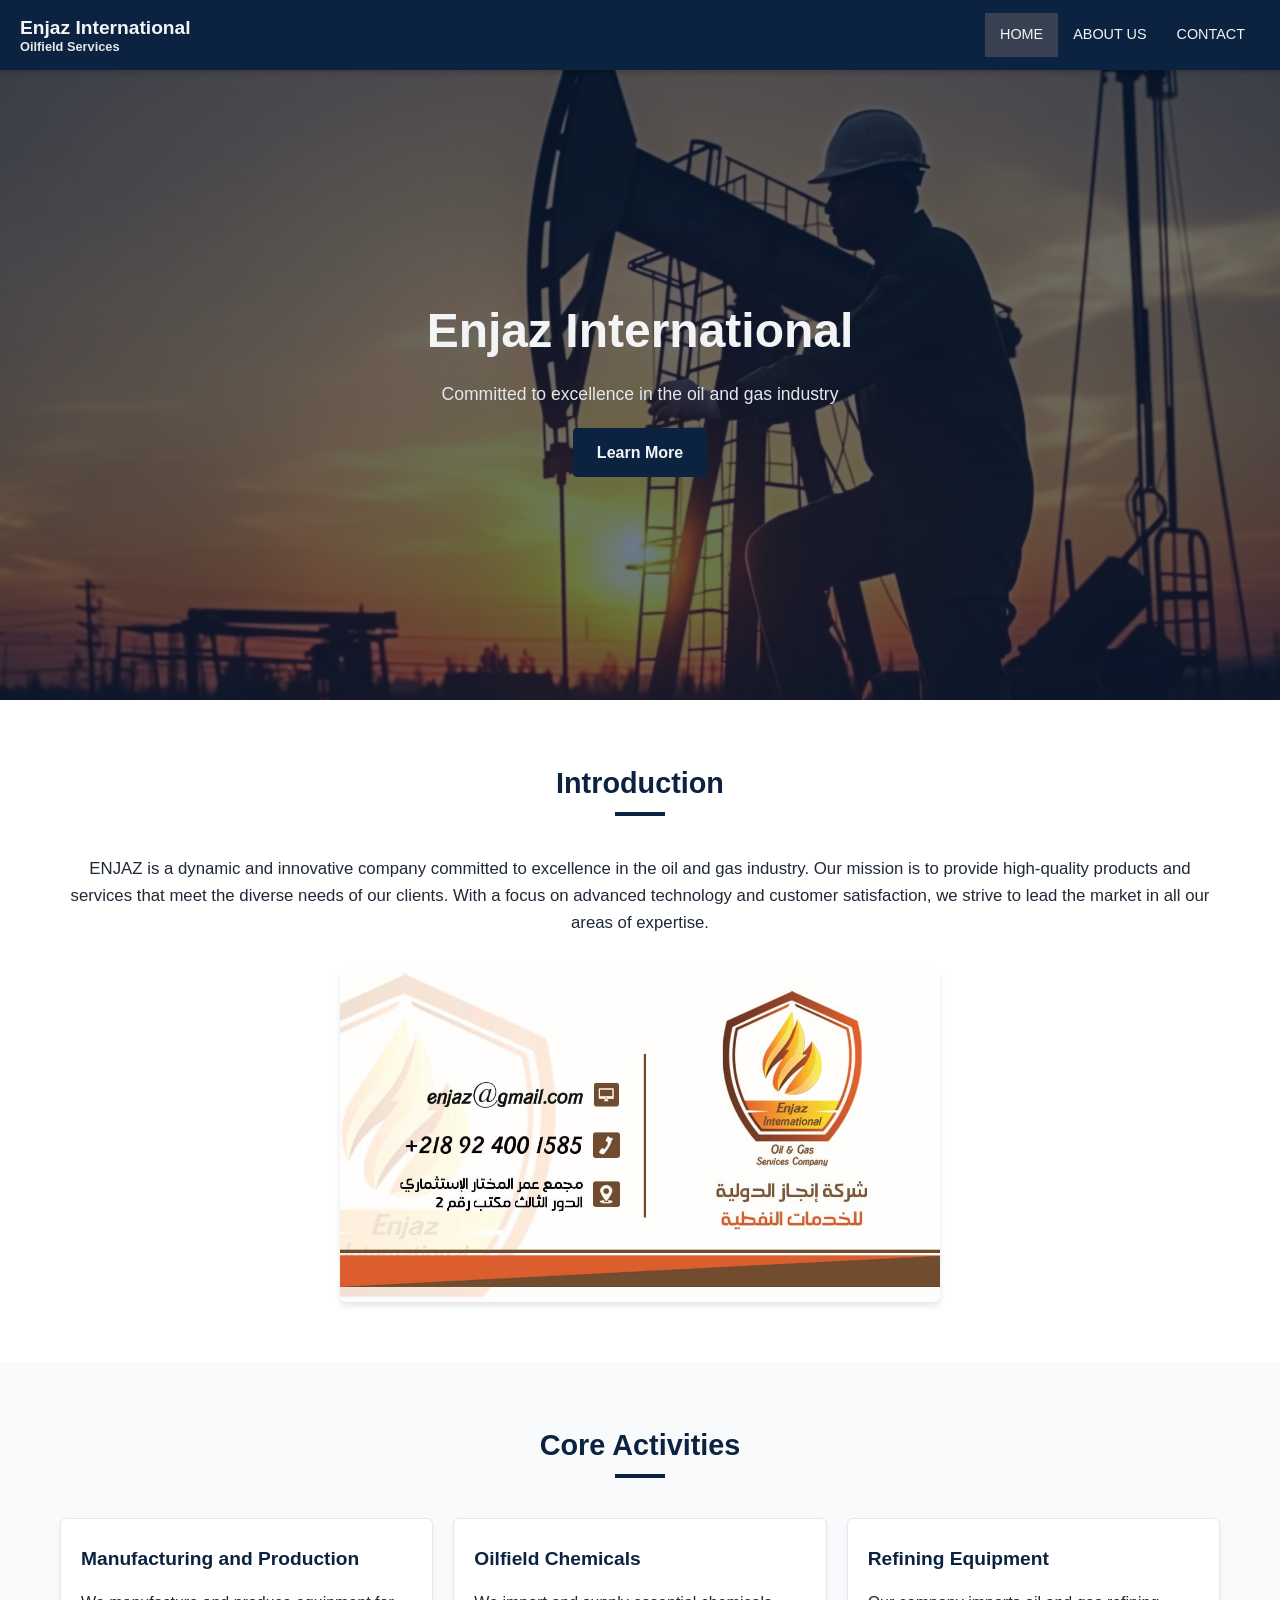
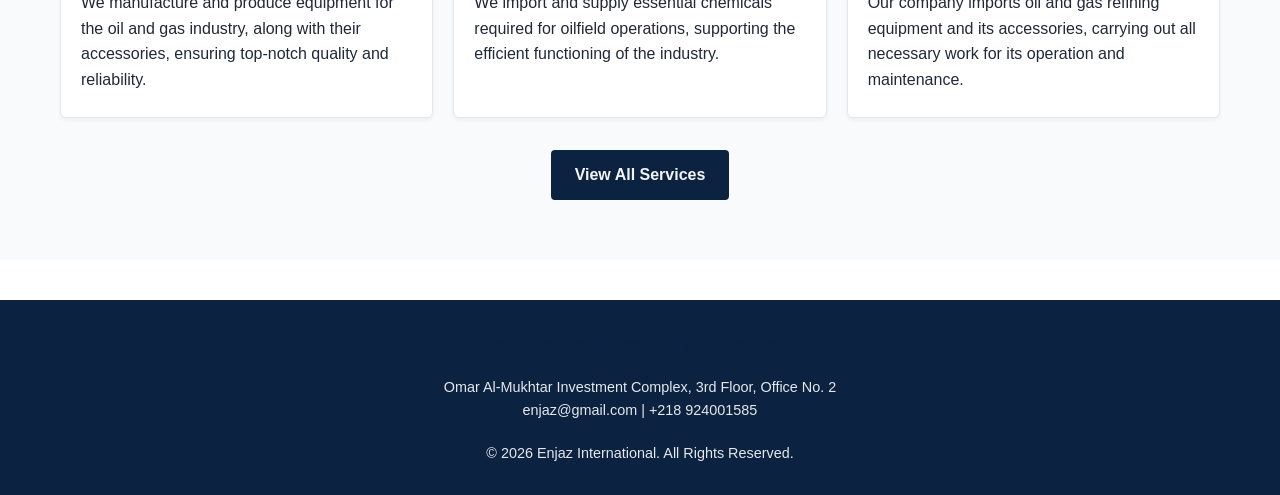
==== index.html @ f9f7088e "First Look" ====
<!DOCTYPE html>
<html lang="en">
<head>
    <meta charset="UTF-8">
    <meta name="viewport" content="width=device-width, initial-scale=1.0, maximum-scale=1.0, user-scalable=no">
    <title>Enjaz International Oilfield Services</title>
    <meta name="description" content="ENJAZ is a dynamic and innovative company committed to excellence in the oil and gas industry, providing high-quality products and services.">
    <link rel="stylesheet" href="style.css">
</head>
<body>
    <nav class="navbar">
        <a href="index.html" class="nav-brand">
            Enjaz International
            <span>Oilfield Services</span>
        </a>
        <div class="hamburger" id="hamburger">
            <span></span>
            <span></span>
            <span></span>
        </div>
        <div class="nav-menu" id="nav-menu">
            <a href="index.html" class="nav-item active">Home</a>
            <a href="about.html" class="nav-item">About Us</a>
            <a href="contact.html" class="nav-item">Contact</a>
        </div>
    </nav>

    <header class="hero">
        <div class="hero-slider">
            <div class="slide active" style="background-image: url('Images/pump.jpg');"></div>
            <div class="slide" style="background-image: url('Images/pump1.jpg');"></div>
            <div class="slide" style="background-image: url('Images/pump2.jpg');"></div>
            <div class="slide" style="background-image: url('Images/pump3.jpg');"></div>
            <div class="slide" style="background-image: url('Images/pump4.jfif');"></div>
            <div class="slide" style="background-image: url('Images/pump5.jpg');"></div>
            <div class="slide" style="background-image: url('Images/pump6.jpg');"></div>
        </div>
        <div class="hero-overlay"></div>
        <div class="hero-content">
            <h1 class="hero-title">Enjaz International</h1>
            <p class="hero-subtitle">Committed to excellence in the oil and gas industry</p>
            <a href="about.html" class="btn">Learn More</a>
        </div>
    </header>

    <section class="section">
        <div class="container">
            <h2 class="section-title">Introduction</h2>
            <div class="text-center mb-4">
                <p class="about-content">ENJAZ is a dynamic and innovative company committed to excellence in the oil and gas industry. Our mission is to provide high-quality products and services that meet the diverse needs of our clients. With a focus on advanced technology and customer satisfaction, we strive to lead the market in all our areas of expertise.</p>
            </div>
            
            <div class="text-center mt-4">
                <img src="Resources/Card.jpeg" alt="Enjaz Business Card" class="img-responsive" style="max-width: 600px; margin: 0 auto;">
            </div>
        </div>
    </section>

    <section class="section section-bg">
        <div class="container">
            <h2 class="section-title">Core Activities</h2>
            <div class="grid grid-3">
                <div class="service-card">
                    <h3>Manufacturing and Production</h3>
                    <p>We manufacture and produce equipment for the oil and gas industry, along with their accessories, ensuring top-notch quality and reliability.</p>
                </div>
                <div class="service-card">
                    <h3>Oilfield Chemicals</h3>
                    <p>We import and supply essential chemicals required for oilfield operations, supporting the efficient functioning of the industry.</p>
                </div>
                <div class="service-card">
                    <h3>Refining Equipment</h3>
                    <p>Our company imports oil and gas refining equipment and its accessories, carrying out all necessary work for its operation and maintenance.</p>
                </div>
            </div>
            <div class="text-center mt-4">
                <a href="about.html" class="btn">View All Services</a>
            </div>
        </div>
    </section>

    <footer class="footer">
        <div class="container">
            <h3>Enjaz International Oilfield Services</h3>
            <p>Omar Al-Mukhtar Investment Complex, 3rd Floor, Office No. 2</p>
            <p>enjaz@gmail.com | +218 924001585</p>
            <p style="margin-top: 20px;">&copy; 2026 Enjaz International. All Rights Reserved.</p>
        </div>
    </footer>

    <script src="script.js"></script>
</body>
</html>
---- style.css ----
/* 
  Enjaz International - CSS 
  Strictly solid colors, no gradients, mobile-first design.
*/

:root {
  --primary-color: #0b2341; /* Deep Blue from card */
  --secondary-color: #374151; /* Dark Slate */
  --accent-color: #e5e7eb; /* Metallic light tone */
  --text-main: #1f2937;
  --text-light: #f3f4f6;
  --bg-color: #ffffff;
  --bg-alt: #f9fafb;
  --nav-height: 70px;
}

* {
  margin: 0;
  padding: 0;
  box-sizing: border-box;
}

body {
  font-family: 'Segoe UI', Roboto, Helvetica, Arial, sans-serif;
  color: var(--text-main);
  background-color: var(--bg-color);
  line-height: 1.6;
  padding-top: var(--nav-height);
  overflow-x: hidden;
}

h1, h2, h3, h4 {
  color: var(--primary-color);
  margin-bottom: 1rem;
}

a {
  text-decoration: none;
  color: inherit;
}

img {
  max-width: 100%;
  height: auto;
  display: block;
}

/* Typography */
.text-center { text-align: center; }
.mb-1 { margin-bottom: 0.5rem; }
.mb-2 { margin-bottom: 1rem; }
.mb-3 { margin-bottom: 1.5rem; }
.mb-4 { margin-bottom: 2rem; }
.mt-4 { margin-top: 2rem; }

/* Container */
.container {
  width: 100%;
  padding: 0 20px;
  max-width: 1200px;
  margin: 0 auto;
}

/* Navigation */
.navbar {
  position: fixed;
  top: 0;
  left: 0;
  width: 100%;
  height: var(--nav-height);
  background-color: var(--primary-color);
  color: var(--text-light);
  display: flex;
  align-items: center;
  justify-content: space-between;
  padding: 0 20px;
  z-index: 1000;
  box-shadow: 0 2px 5px rgba(0,0,0,0.2);
}

.nav-brand {
  font-size: 1.2rem;
  font-weight: bold;
  display: flex;
  flex-direction: column;
  line-height: 1.2;
}

.nav-brand span {
  font-size: 0.8rem;
  color: var(--accent-color);
}

.nav-menu {
  display: none; /* Mobile first, hidden by default */
  flex-direction: column;
  position: absolute;
  top: var(--nav-height);
  left: 0;
  width: 100%;
  background-color: var(--primary-color);
  box-shadow: 0 4px 6px rgba(0,0,0,0.1);
}

.nav-menu.active {
  display: flex;
}

.nav-item {
  padding: 15px 20px;
  border-top: 1px solid rgba(255,255,255,0.1);
  font-weight: 500;
  text-transform: uppercase;
  font-size: 0.9rem;
}

.nav-item:hover, .nav-item.active {
  background-color: var(--secondary-color);
}

.hamburger {
  display: flex;
  flex-direction: column;
  gap: 5px;
  cursor: pointer;
  padding: 10px;
}

.hamburger span {
  width: 25px;
  height: 3px;
  background-color: var(--text-light);
  transition: 0.3s;
}

/* Buttons */
.btn {
  display: inline-block;
  padding: 12px 24px;
  background-color: var(--primary-color);
  color: var(--text-light);
  border: none;
  border-radius: 4px;
  font-size: 1rem;
  font-weight: 600;
  cursor: pointer;
  text-align: center;
  transition: background-color 0.3s;
}

.btn:hover {
  background-color: var(--secondary-color);
}

/* Hero Section */
.hero {
  position: relative;
  height: 60vh;
  min-height: 400px;
  background-color: var(--secondary-color);
  display: flex;
  align-items: center;
  justify-content: center;
  color: var(--text-light);
  text-align: center;
  overflow: hidden;
}

.hero-slider {
  position: absolute;
  top: 0;
  left: 0;
  width: 100%;
  height: 100%;
  z-index: 1;
}

.slide {
  position: absolute;
  top: 0;
  left: 0;
  width: 100%;
  height: 100%;
  background-size: cover;
  background-position: center;
  opacity: 0;
  transition: opacity 1s ease-in-out;
}

.slide.active {
  opacity: 1;
}

.hero-overlay {
  position: absolute;
  top: 0;
  left: 0;
  width: 100%;
  height: 100%;
  background-color: rgba(11, 35, 65, 0.6); /* Solid color overlay with opacity */
  z-index: 2;
}

.hero-content {
  position: relative;
  z-index: 3;
  padding: 0 20px;
}

.hero-title {
  font-size: 2rem;
  margin-bottom: 10px;
  color: var(--text-light);
}

.hero-subtitle {
  font-size: 1.1rem;
  margin-bottom: 20px;
  color: var(--accent-color);
}

/* Sections */
.section {
  padding: 60px 0;
}

.section-bg {
  background-color: var(--bg-alt);
}

.section-title {
  text-align: center;
  margin-bottom: 40px;
  font-size: 1.8rem;
  position: relative;
  padding-bottom: 10px;
}

.section-title::after {
  content: '';
  position: absolute;
  bottom: 0;
  left: 50%;
  transform: translateX(-50%);
  width: 50px;
  height: 4px;
  background-color: var(--primary-color);
}

/* Cards / Grid */
.grid {
  display: grid;
  grid-template-columns: 1fr;
  gap: 20px;
}

.service-card {
  background-color: var(--bg-color);
  border: 1px solid var(--accent-color);
  padding: 25px 20px;
  border-radius: 6px;
  box-shadow: 0 2px 4px rgba(0,0,0,0.05);
}

.service-card h3 {
  font-size: 1.2rem;
  margin-bottom: 15px;
}

/* Contact Info */
.contact-info {
  background-color: var(--primary-color);
  color: var(--text-light);
  padding: 30px 20px;
  border-radius: 6px;
  margin-bottom: 30px;
}

.contact-info h3 {
  color: var(--text-light);
}

.contact-item {
  display: flex;
  margin-bottom: 15px;
  align-items: flex-start;
}

.contact-icon {
  margin-right: 15px;
  font-weight: bold;
}

/* Contact Form */
.form-group {
  margin-bottom: 20px;
}

.form-control {
  width: 100%;
  padding: 12px 15px;
  border: 1px solid #d1d5db;
  border-radius: 4px;
  font-size: 1rem;
  font-family: inherit;
  background-color: #f9fafb;
}

.form-control:focus {
  outline: none;
  border-color: var(--primary-color);
}

textarea.form-control {
  resize: vertical;
  min-height: 120px;
}

/* About Content */
.about-content {
  font-size: 1.05rem;
}

.about-content p {
  margin-bottom: 20px;
}

.objective-list {
  list-style-type: none;
}

.objective-list li {
  margin-bottom: 20px;
  padding: 20px;
  background-color: var(--bg-alt);
  border-left: 4px solid var(--primary-color);
  border-radius: 0 4px 4px 0;
}

.objective-list h4 {
  margin-bottom: 5px;
}

/* Footer */
.footer {
  background-color: var(--primary-color);
  color: var(--text-light);
  text-align: center;
  padding: 30px 20px;
  margin-top: 40px;
}

.footer p {
  font-size: 0.9rem;
  color: var(--accent-color);
}

/* Image styling */
.img-responsive {
  border-radius: 6px;
  box-shadow: 0 4px 6px rgba(0,0,0,0.1);
  margin-bottom: 20px;
}

/* Desktop Styles */
@media (min-width: 768px) {
  .nav-menu {
    display: flex !important; /* Override mobile JS inline style if any */
    flex-direction: row;
    position: static;
    width: auto;
    background-color: transparent;
    box-shadow: none;
  }
  
  .nav-item {
    border: none;
    padding: 10px 15px;
  }

  .hamburger {
    display: none;
  }

  .grid {
    grid-template-columns: repeat(2, 1fr);
  }
  
  .grid-3 {
    grid-template-columns: repeat(3, 1fr);
  }

  .hero-title {
    font-size: 3rem;
  }

  .hero {
    height: 70vh;
  }
  
  .contact-wrapper {
    display: grid;
    grid-template-columns: 1fr 2fr;
    gap: 40px;
  }
  
  .contact-info {
    margin-bottom: 0;
  }
}
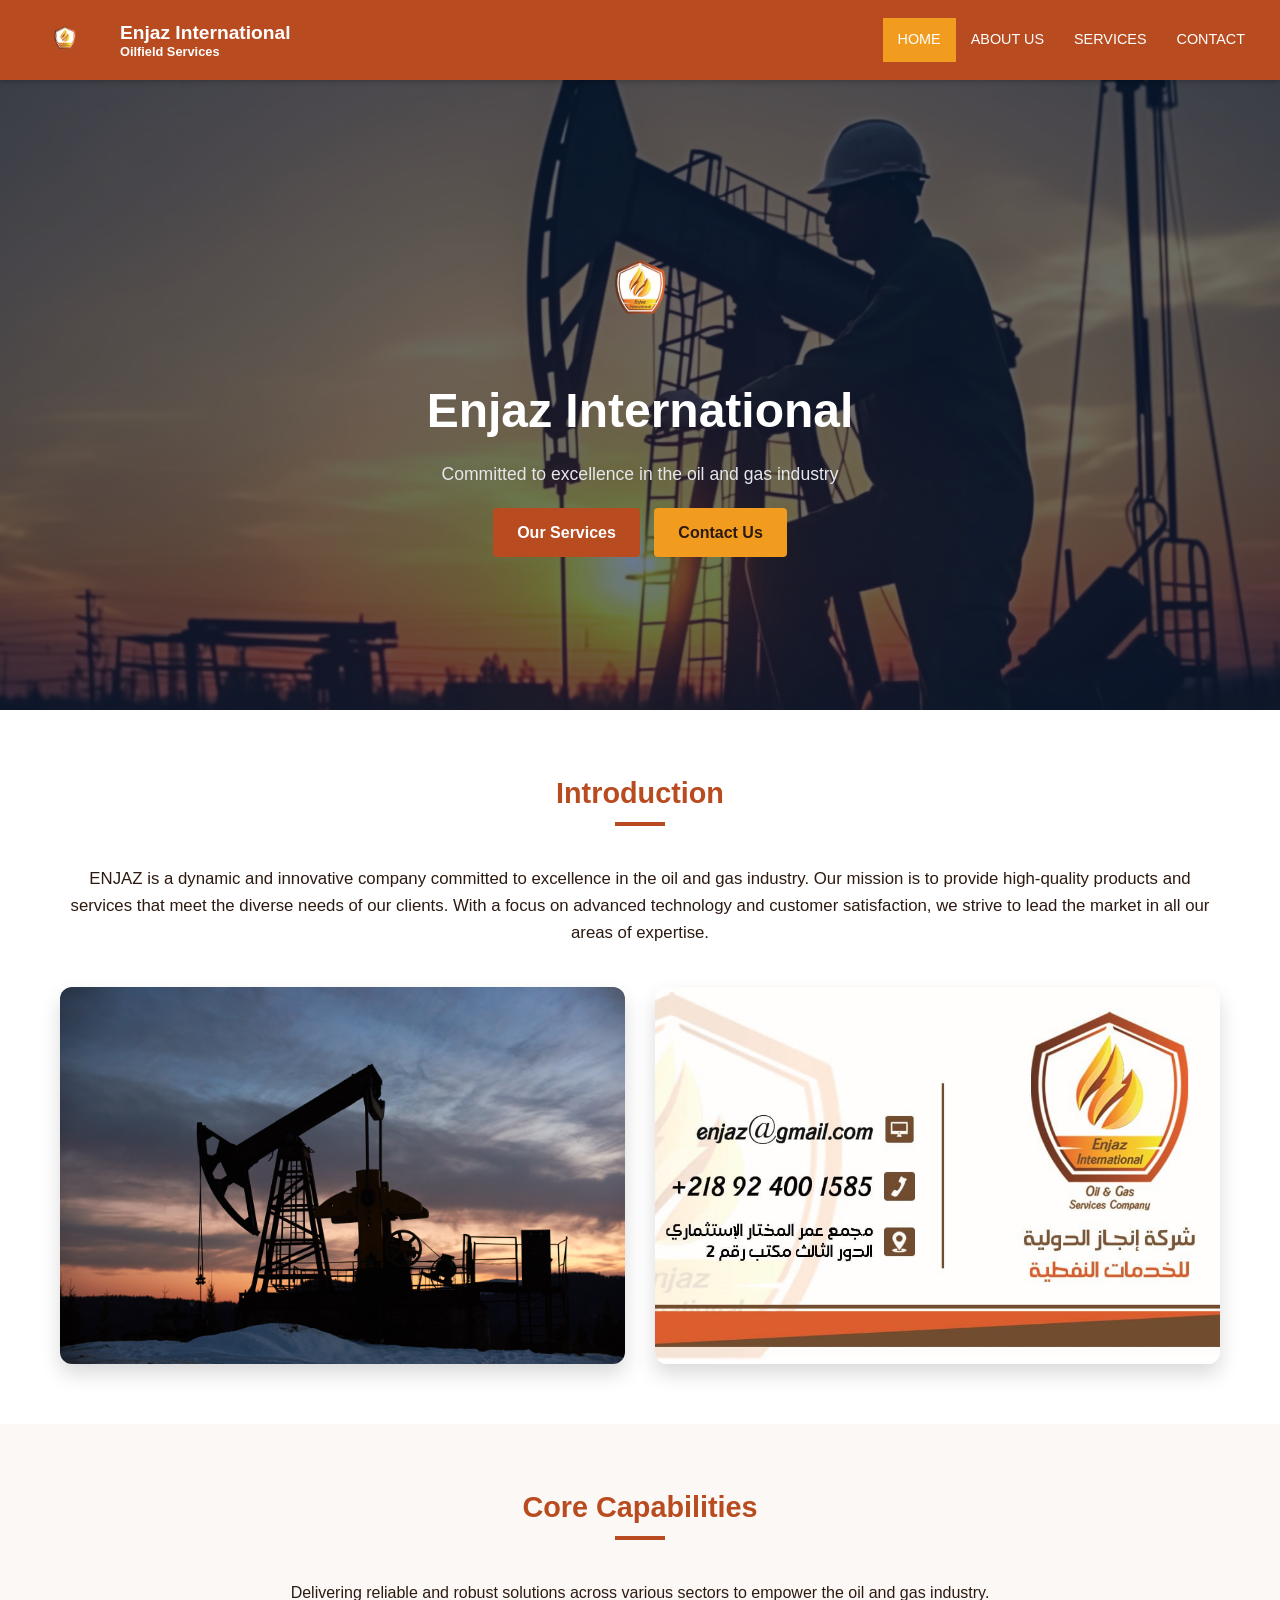
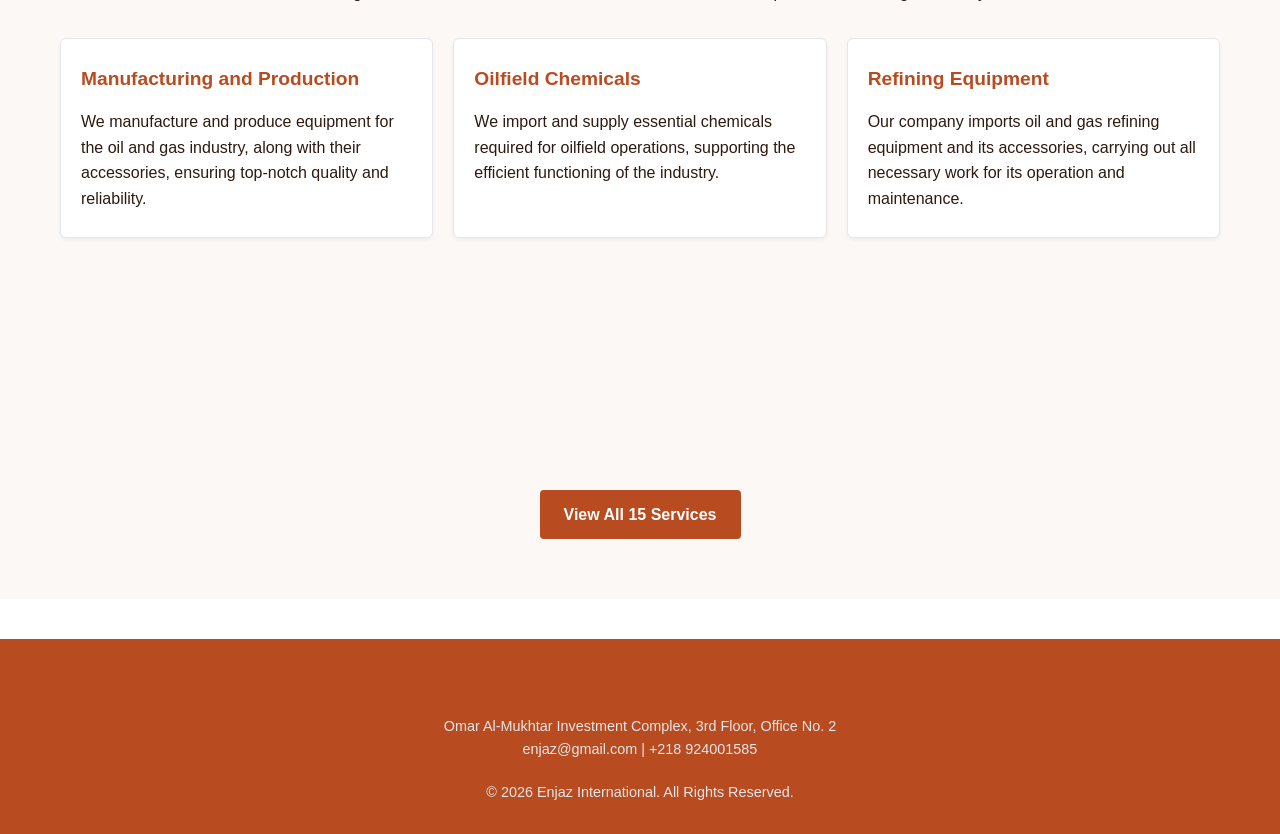
==== commit 131e6cbe: "feat: add services page, update navigation, and enhance site content with new assets and documentati" ====
--- a/index.html
+++ b/index.html
@@ -10,8 +10,11 @@
 <body>
     <nav class="navbar">
         <a href="index.html" class="nav-brand">
-            Enjaz International
-            <span>Oilfield Services</span>
+            <img src="Images/Logo.png" alt="Enjaz Logo">
+            <div class="nav-brand-text">
+                Enjaz International
+                <span>Oilfield Services</span>
+            </div>
         </a>
         <div class="hamburger" id="hamburger">
             <span></span>
@@ -21,6 +24,7 @@
         <div class="nav-menu" id="nav-menu">
             <a href="index.html" class="nav-item active">Home</a>
             <a href="about.html" class="nav-item">About Us</a>
+            <a href="services.html" class="nav-item">Services</a>
             <a href="contact.html" class="nav-item">Contact</a>
         </div>
     </nav>
@@ -37,44 +41,60 @@
         </div>
         <div class="hero-overlay"></div>
         <div class="hero-content">
+            <img src="Images/Logo.png" alt="Enjaz Logo" style="height: 120px; margin: 0 auto 20px auto; display: block;">
             <h1 class="hero-title">Enjaz International</h1>
             <p class="hero-subtitle">Committed to excellence in the oil and gas industry</p>
-            <a href="about.html" class="btn">Learn More</a>
+            <a href="services.html" class="btn" style="margin-right: 10px;">Our Services</a>
+            <a href="contact.html" class="btn" style="background-color: var(--secondary-color); color: var(--text-main);">Contact Us</a>
         </div>
     </header>
 
     <section class="section">
-        <div class="container">
+        <div class="container reveal">
             <h2 class="section-title">Introduction</h2>
             <div class="text-center mb-4">
                 <p class="about-content">ENJAZ is a dynamic and innovative company committed to excellence in the oil and gas industry. Our mission is to provide high-quality products and services that meet the diverse needs of our clients. With a focus on advanced technology and customer satisfaction, we strive to lead the market in all our areas of expertise.</p>
             </div>
             
-            <div class="text-center mt-4">
-                <img src="Resources/Card.jpeg" alt="Enjaz Business Card" class="img-responsive" style="max-width: 600px; margin: 0 auto;">
+            <div class="img-flex-container mt-4 reveal">
+                <img src="Images/pump1.jpg" alt="Industrial Focus">
+                <img src="Resources/Card.jpeg" alt="Enjaz Business Card">
             </div>
         </div>
     </section>
 
     <section class="section section-bg">
-        <div class="container">
-            <h2 class="section-title">Core Activities</h2>
+        <div class="container reveal">
+            <h2 class="section-title">Core Capabilities</h2>
+            <p class="text-center mb-4">Delivering reliable and robust solutions across various sectors to empower the oil and gas industry.</p>
             <div class="grid grid-3">
-                <div class="service-card">
+                <div class="service-card reveal">
                     <h3>Manufacturing and Production</h3>
                     <p>We manufacture and produce equipment for the oil and gas industry, along with their accessories, ensuring top-notch quality and reliability.</p>
                 </div>
-                <div class="service-card">
+                <div class="service-card reveal">
                     <h3>Oilfield Chemicals</h3>
                     <p>We import and supply essential chemicals required for oilfield operations, supporting the efficient functioning of the industry.</p>
                 </div>
-                <div class="service-card">
+                <div class="service-card reveal">
                     <h3>Refining Equipment</h3>
                     <p>Our company imports oil and gas refining equipment and its accessories, carrying out all necessary work for its operation and maintenance.</p>
                 </div>
+                <div class="service-card reveal">
+                    <h3>Freight Forwarding and Logistics</h3>
+                    <p>We offer services for the transportation, loading, and unloading of oil and gas products, streamlining logistics and operations.</p>
+                </div>
+                <div class="service-card reveal">
+                    <h3>Firefighting Equipment</h3>
+                    <p>We import, supply, and install top-tier firefighting equipment to ensure safety and compliance with regulations.</p>
+                </div>
+                <div class="service-card reveal">
+                    <h3>HVAC and Electronics</h3>
+                    <p>We import, supply, install, and maintain air conditioning, refrigeration, and electronic equipment, offering comprehensive solutions for diverse needs.</p>
+                </div>
             </div>
             <div class="text-center mt-4">
-                <a href="about.html" class="btn">View All Services</a>
+                <a href="services.html" class="btn">View All 15 Services</a>
             </div>
         </div>
     </section>
--- a/style.css
+++ b/style.css
@@ -4,14 +4,14 @@
 */
 
 :root {
-  --primary-color: #0b2341; /* Deep Blue from card */
-  --secondary-color: #374151; /* Dark Slate */
-  --accent-color: #e5e7eb; /* Metallic light tone */
-  --text-main: #1f2937;
-  --text-light: #f3f4f6;
+  --primary-color: #b84c20; /* Rust Orange from logo */
+  --secondary-color: #f29c1f; /* Golden Yellow from logo */
+  --accent-color: #e5e7eb;
+  --text-main: #2d1a11;
+  --text-light: #ffffff;
   --bg-color: #ffffff;
-  --bg-alt: #f9fafb;
-  --nav-height: 70px;
+  --bg-alt: #fcf8f5;
+  --nav-height: 80px;
 }
 
 * {
@@ -79,16 +79,26 @@
 }
 
 .nav-brand {
+  display: flex;
+  align-items: center;
   font-size: 1.2rem;
   font-weight: bold;
+  line-height: 1.2;
+}
+
+.nav-brand img {
+  height: 50px;
+  margin-right: 10px;
+}
+
+.nav-brand-text {
   display: flex;
   flex-direction: column;
-  line-height: 1.2;
-}
-
-.nav-brand span {
+}
+
+.nav-brand-text span {
   font-size: 0.8rem;
-  color: var(--accent-color);
+  color: var(--text-light); /* Changed to light since accent is dark/gray now */
 }
 
 .nav-menu {
@@ -357,9 +367,55 @@
 
 /* Image styling */
 .img-responsive {
-  border-radius: 6px;
-  box-shadow: 0 4px 6px rgba(0,0,0,0.1);
+  border-radius: 8px;
+  box-shadow: 0 10px 15px -3px rgba(0,0,0,0.1), 0 4px 6px -2px rgba(0,0,0,0.05);
   margin-bottom: 20px;
+  width: 100%;
+  transition: transform 0.3s ease;
+}
+
+.img-responsive:hover {
+  transform: translateY(-5px);
+}
+
+.img-flex-container {
+  display: grid;
+  grid-template-columns: 1fr;
+  gap: 30px;
+  margin-top: 40px;
+}
+
+.img-flex-container img {
+  width: 100%;
+  height: 100%;
+  object-fit: cover;
+  border-radius: 12px;
+  box-shadow: 0 10px 20px rgba(0,0,0,0.15);
+  transition: transform 0.4s ease, box-shadow 0.4s ease;
+}
+
+.img-flex-container img:hover {
+  transform: translateY(-8px) scale(1.02);
+  box-shadow: 0 15px 30px rgba(0,0,0,0.2);
+}
+
+@media (min-width: 768px) {
+  .img-flex-container {
+    grid-template-columns: repeat(2, 1fr);
+    align-items: stretch;
+  }
+}
+
+/* Scroll Reveal Animation */
+.reveal {
+  opacity: 0;
+  transform: translateY(30px);
+  transition: opacity 0.8s ease-out, transform 0.8s ease-out;
+}
+
+.reveal.active {
+  opacity: 1;
+  transform: translateY(0);
 }
 
 /* Desktop Styles */
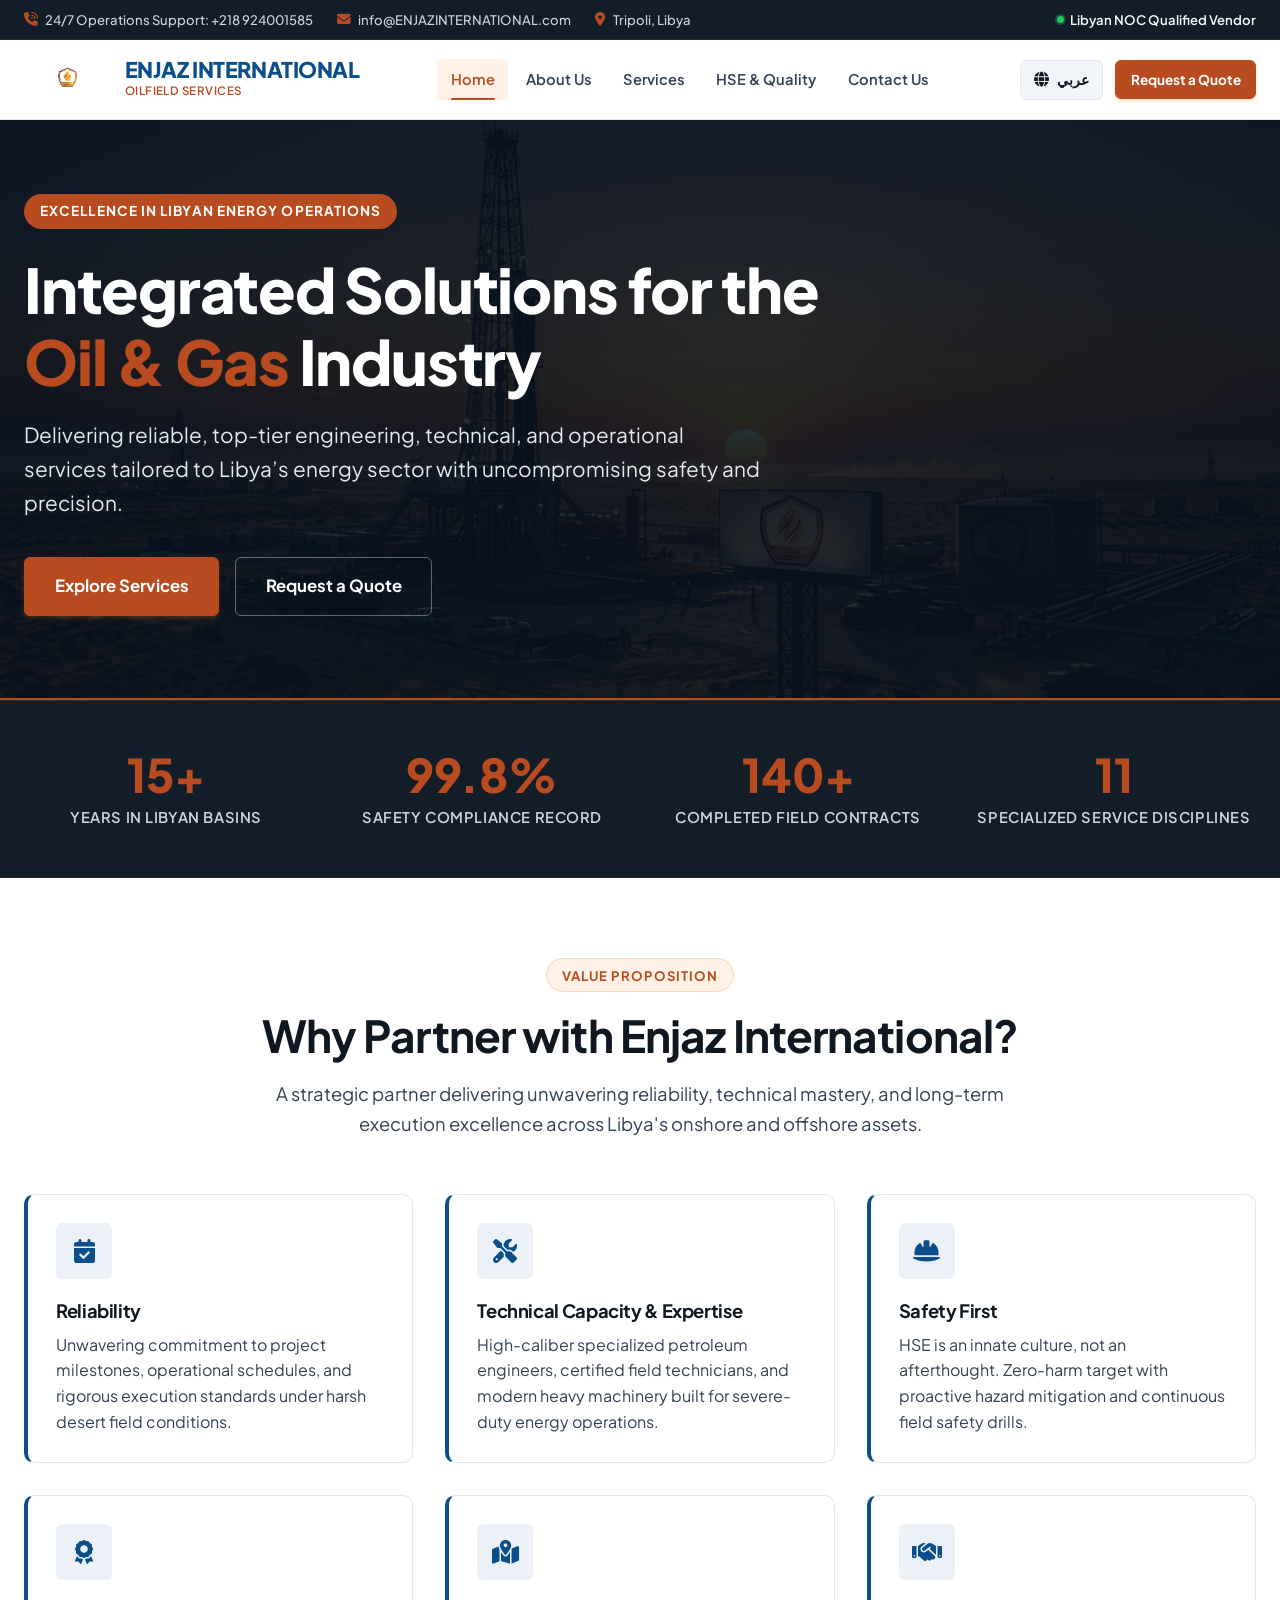
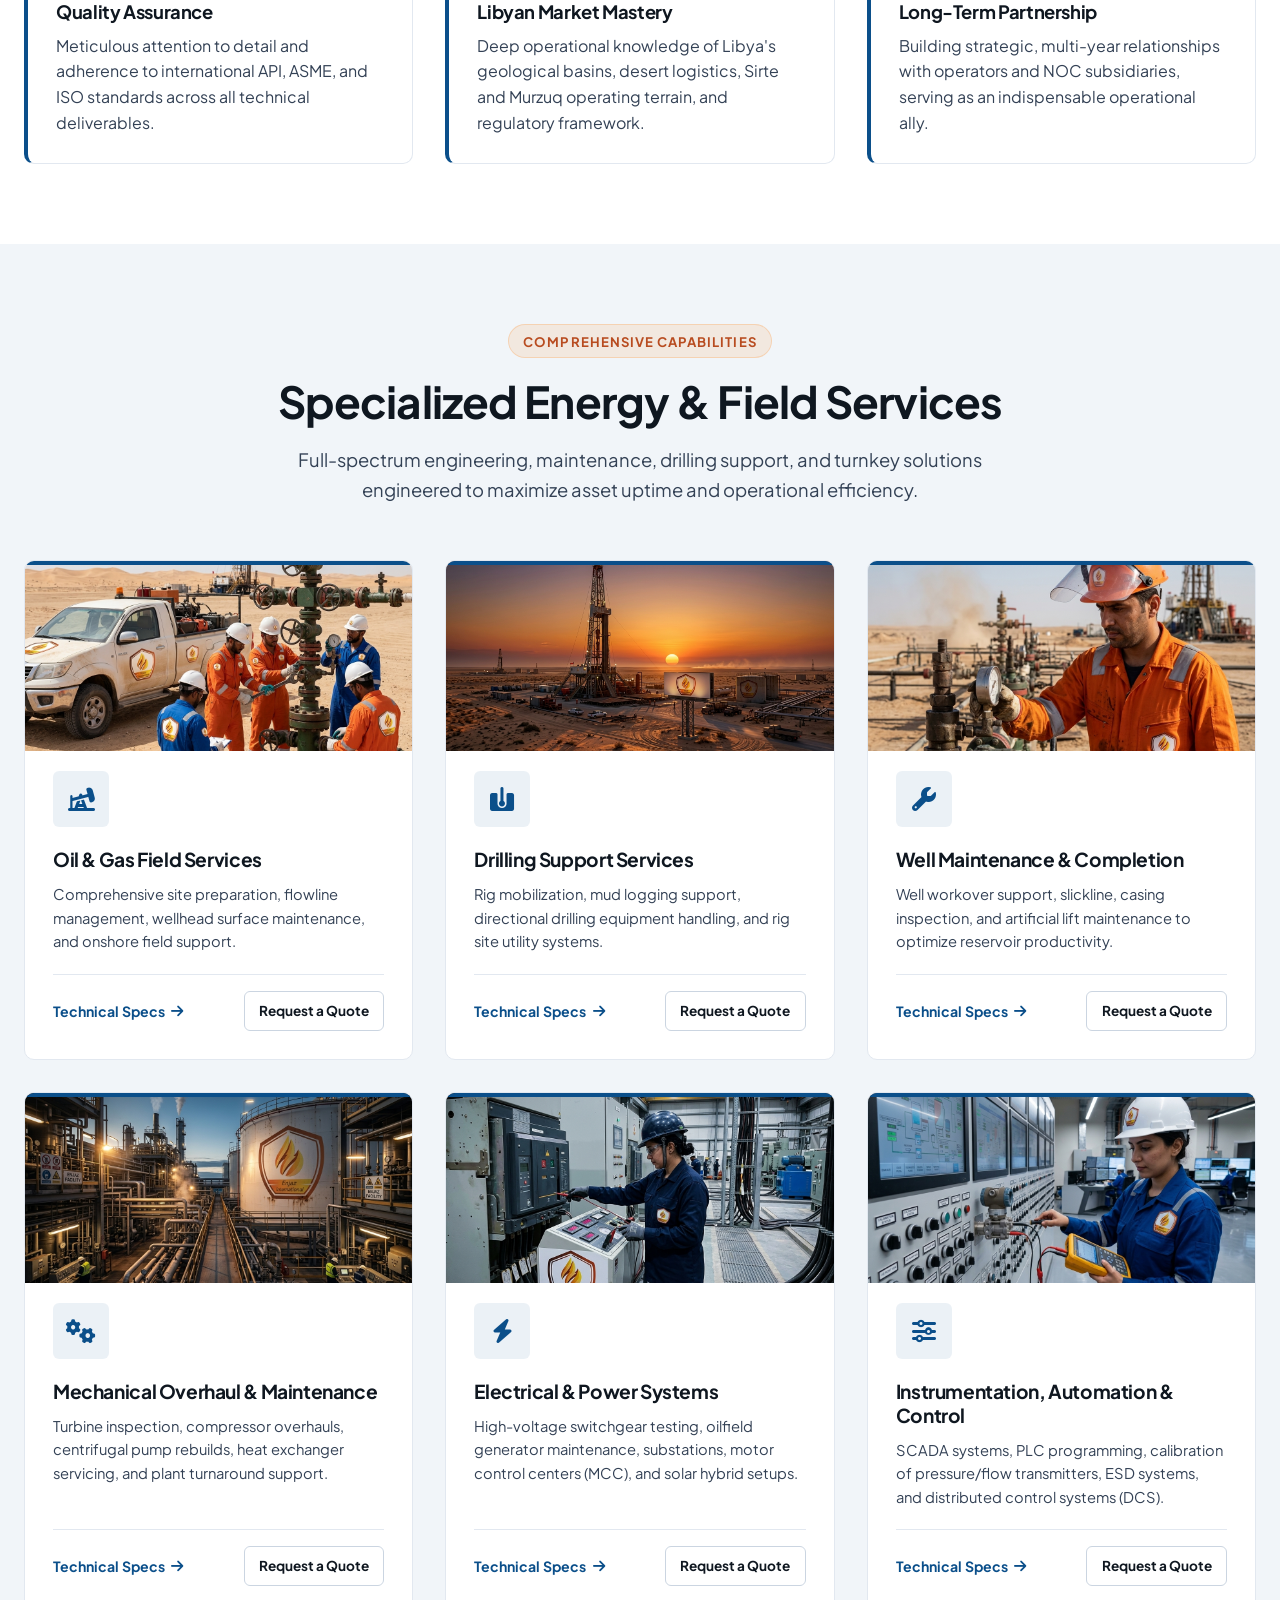
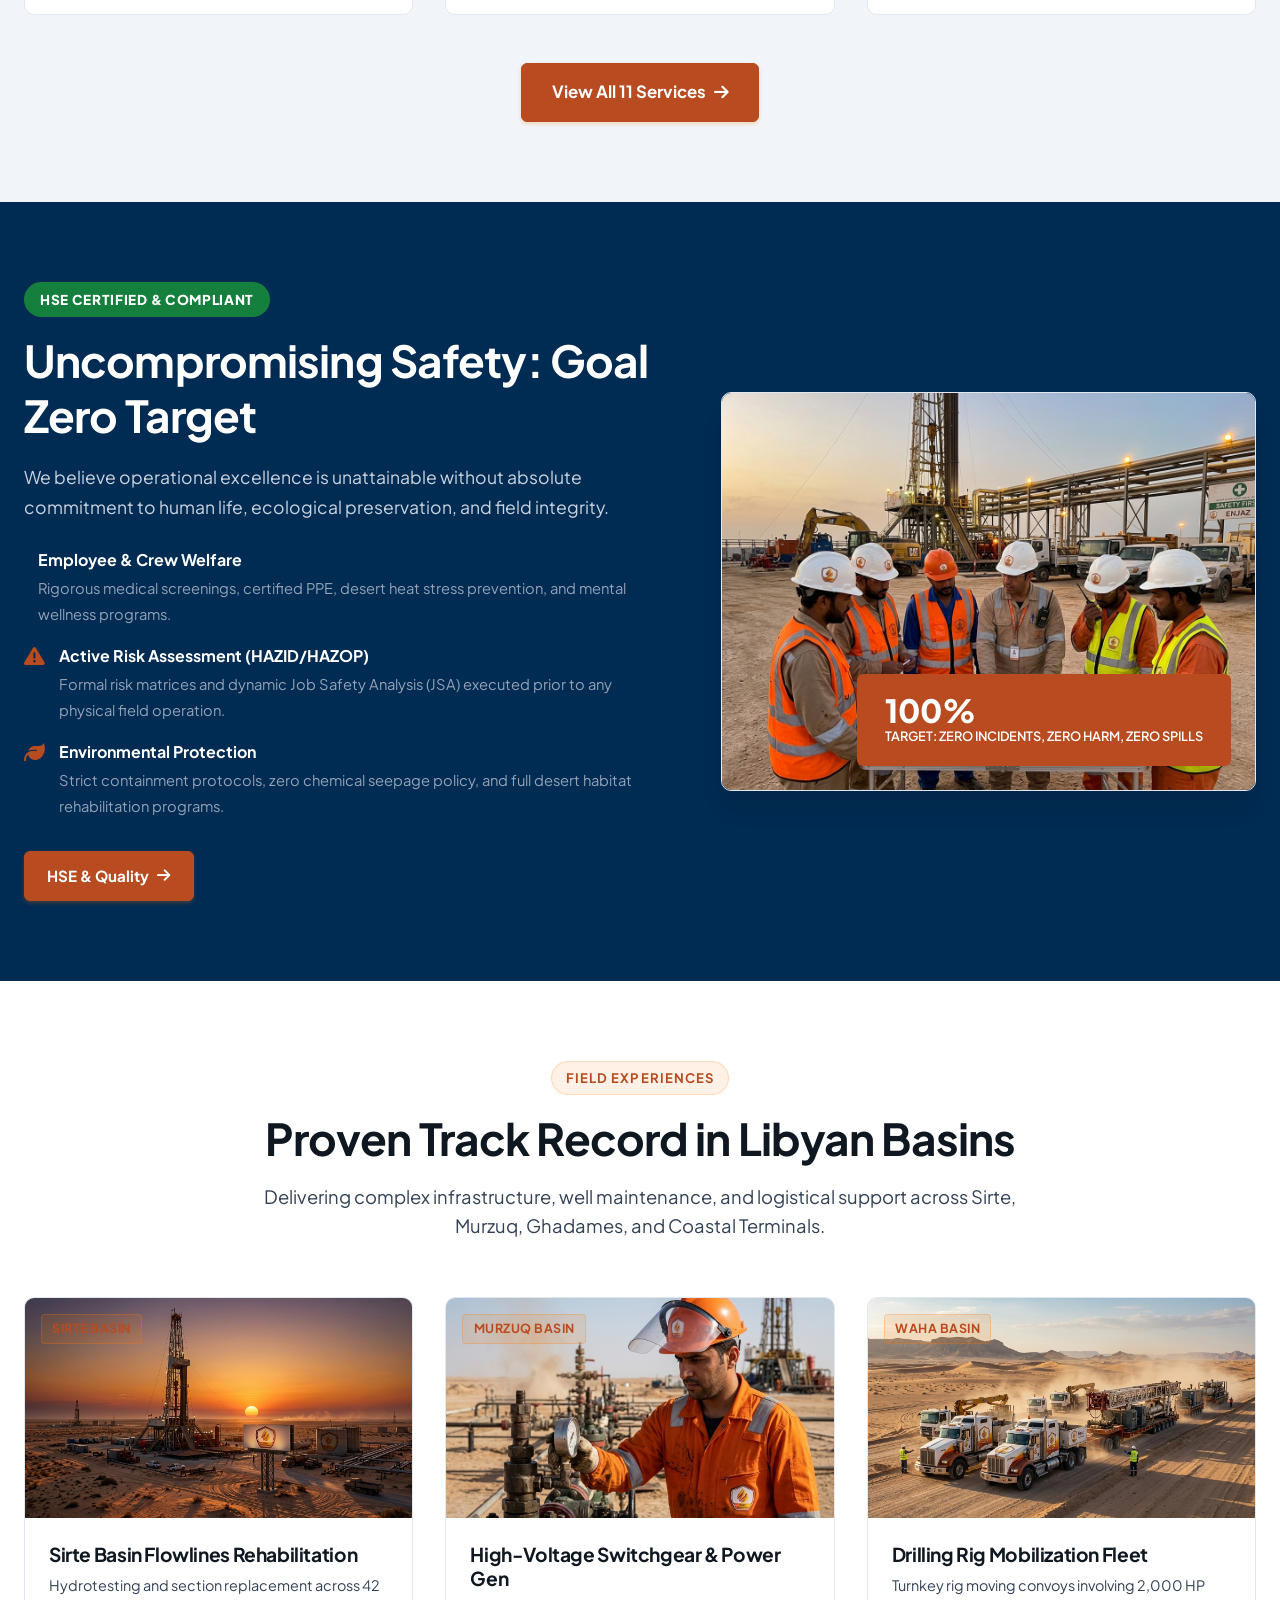
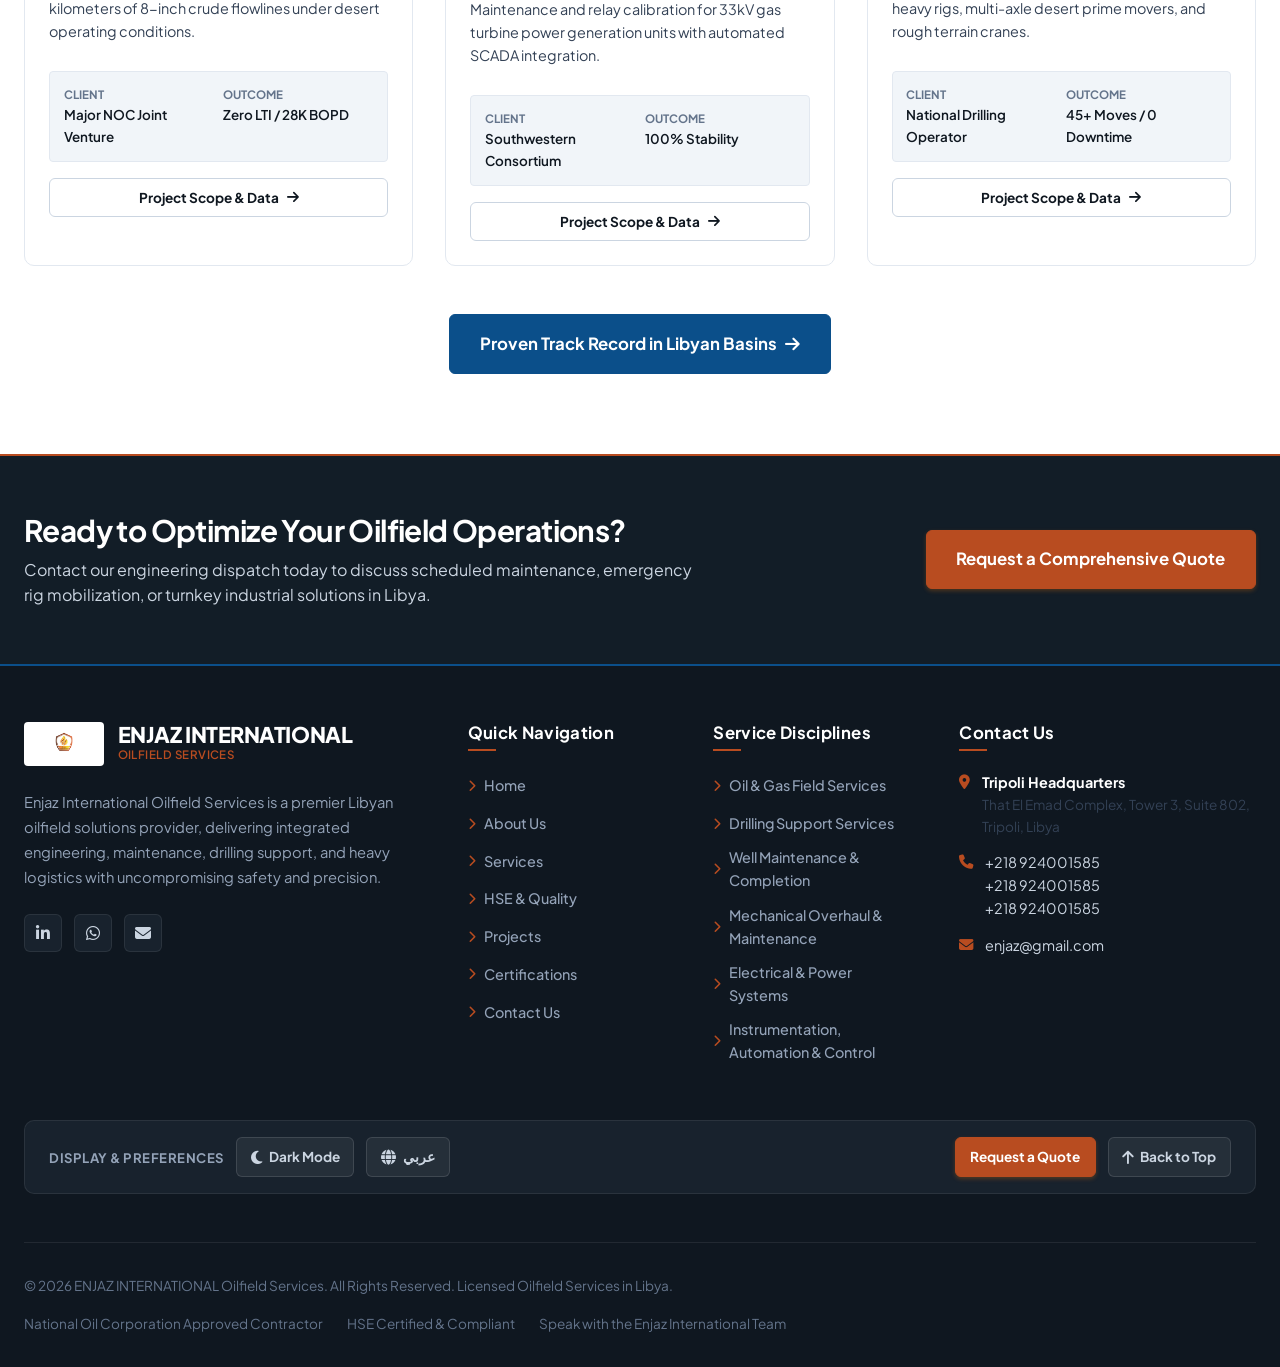
==== commit c2412803: "refactor: restructure project into modular architecture with i18n and SEO support" ====
--- a/index.html
+++ b/index.html
@@ -1,113 +1,956 @@
-<!DOCTYPE html>
-<html lang="en">
+﻿<!DOCTYPE html>
+<html lang="en" dir="ltr" data-theme="light">
 <head>
-    <meta charset="UTF-8">
-    <meta name="viewport" content="width=device-width, initial-scale=1.0, maximum-scale=1.0, user-scalable=no">
-    <title>Enjaz International Oilfield Services</title>
-    <meta name="description" content="ENJAZ is a dynamic and innovative company committed to excellence in the oil and gas industry, providing high-quality products and services.">
-    <link rel="stylesheet" href="style.css">
+  <meta charset="UTF-8">
+  <meta name="viewport" content="width=device-width, initial-scale=1.0">
+  <title>ENJAZ INTERNATIONAL â€” Integrated Solutions for the Oil & Gas Industry</title>
+  <meta name="description" content="ENJAZ INTERNATIONAL provides premier engineering, drilling support, maintenance, and heavy logistics services across Libya's oil and gas basins with uncompromising safety.">
+  <!-- SEO & Social Sharing (Open Graph & Twitter Cards) -->
+  <meta property="og:title" content="ENJAZ INTERNATIONAL â€” Integrated Solutions for the Oil & Gas Industry">
+  <meta property="og:description" content="ENJAZ INTERNATIONAL provides premier engineering, drilling support, maintenance, and heavy logistics services across Libya's oil and gas basins with uncompromising safety.">
+  <meta property="og:image" content="https://ENJAZINTERNATIONAL.com/Images/Logo.png">
+  <meta property="og:url" content="https://ENJAZINTERNATIONAL.com/">
+  <meta property="og:type" content="website">
+  <meta name="twitter:card" content="summary_large_image">
+  <meta name="twitter:title" content="ENJAZ INTERNATIONAL â€” Integrated Solutions for the Oil & Gas Industry">
+  <meta name="twitter:description" content="ENJAZ INTERNATIONAL provides premier engineering, drilling support, maintenance, and heavy logistics services across Libya's oil and gas basins with uncompromising safety.">
+  <meta name="twitter:image" content="https://ENJAZINTERNATIONAL.com/Images/Logo.png">
+
+  <link rel="icon" type="image/jpeg" href="Images/Logo.png">
+
+  <!-- Google Fonts: Plus Jakarta Sans, Inter, Cairo, Alexandria -->
+  <link rel="preconnect" href="https://fonts.googleapis.com">
+  <link rel="preconnect" href="https://fonts.gstatic.com" crossorigin>
+  <link href="https://fonts.googleapis.com/css2?family=Alexandria:wght@400;500;600;700;800&family=Cairo:wght@400;500;600;700;800;900&family=Inter:wght@400;500;600;700&family=Plus+Jakarta+Sans:wght@400;500;600;700;800&display=swap" rel="stylesheet">
+
+  <!-- FontAwesome 6 Pro Vector Icons (Zero Emojis Policy) -->
+  <link rel="stylesheet" href="https://cdnjs.cloudflare.com/ajax/libs/font-awesome/6.5.1/css/all.min.css">
+
+  <!-- Modular CSS Architecture -->
+  <link rel="stylesheet" href="assets/css/variables.css">
+  <link rel="stylesheet" href="assets/css/base.css">
+  <link rel="stylesheet" href="assets/css/layout.css">
+  <link rel="stylesheet" href="assets/css/components.css">
+  <link rel="stylesheet" href="assets/css/pages.css">
+  <link rel="stylesheet" href="assets/css/rtl.css">
 </head>
 <body>
-    <nav class="navbar">
-        <a href="index.html" class="nav-brand">
-            <img src="Images/Logo.png" alt="Enjaz Logo">
-            <div class="nav-brand-text">
-                Enjaz International
-                <span>Oilfield Services</span>
-            </div>
-        </a>
-        <div class="hamburger" id="hamburger">
-            <span></span>
-            <span></span>
-            <span></span>
-        </div>
-        <div class="nav-menu" id="nav-menu">
-            <a href="index.html" class="nav-item active">Home</a>
-            <a href="about.html" class="nav-item">About Us</a>
-            <a href="services.html" class="nav-item">Services</a>
-            <a href="contact.html" class="nav-item">Contact</a>
-        </div>
-    </nav>
-
-    <header class="hero">
-        <div class="hero-slider">
-            <div class="slide active" style="background-image: url('Images/pump.jpg');"></div>
-            <div class="slide" style="background-image: url('Images/pump1.jpg');"></div>
-            <div class="slide" style="background-image: url('Images/pump2.jpg');"></div>
-            <div class="slide" style="background-image: url('Images/pump3.jpg');"></div>
-            <div class="slide" style="background-image: url('Images/pump4.jfif');"></div>
-            <div class="slide" style="background-image: url('Images/pump5.jpg');"></div>
-            <div class="slide" style="background-image: url('Images/pump6.jpg');"></div>
-        </div>
-        <div class="hero-overlay"></div>
-        <div class="hero-content">
-            <img src="Images/Logo.png" alt="Enjaz Logo" style="height: 120px; margin: 0 auto 20px auto; display: block;">
-            <h1 class="hero-title">Enjaz International</h1>
-            <p class="hero-subtitle">Committed to excellence in the oil and gas industry</p>
-            <a href="services.html" class="btn" style="margin-right: 10px;">Our Services</a>
-            <a href="contact.html" class="btn" style="background-color: var(--secondary-color); color: var(--text-main);">Contact Us</a>
-        </div>
-    </header>
-
-    <section class="section">
-        <div class="container reveal">
-            <h2 class="section-title">Introduction</h2>
-            <div class="text-center mb-4">
-                <p class="about-content">ENJAZ is a dynamic and innovative company committed to excellence in the oil and gas industry. Our mission is to provide high-quality products and services that meet the diverse needs of our clients. With a focus on advanced technology and customer satisfaction, we strive to lead the market in all our areas of expertise.</p>
-            </div>
-            
-            <div class="img-flex-container mt-4 reveal">
-                <img src="Images/pump1.jpg" alt="Industrial Focus">
-                <img src="Resources/Card.jpeg" alt="Enjaz Business Card">
-            </div>
-        </div>
-    </section>
-
-    <section class="section section-bg">
-        <div class="container reveal">
-            <h2 class="section-title">Core Capabilities</h2>
-            <p class="text-center mb-4">Delivering reliable and robust solutions across various sectors to empower the oil and gas industry.</p>
-            <div class="grid grid-3">
-                <div class="service-card reveal">
-                    <h3>Manufacturing and Production</h3>
-                    <p>We manufacture and produce equipment for the oil and gas industry, along with their accessories, ensuring top-notch quality and reliability.</p>
-                </div>
-                <div class="service-card reveal">
-                    <h3>Oilfield Chemicals</h3>
-                    <p>We import and supply essential chemicals required for oilfield operations, supporting the efficient functioning of the industry.</p>
-                </div>
-                <div class="service-card reveal">
-                    <h3>Refining Equipment</h3>
-                    <p>Our company imports oil and gas refining equipment and its accessories, carrying out all necessary work for its operation and maintenance.</p>
-                </div>
-                <div class="service-card reveal">
-                    <h3>Freight Forwarding and Logistics</h3>
-                    <p>We offer services for the transportation, loading, and unloading of oil and gas products, streamlining logistics and operations.</p>
-                </div>
-                <div class="service-card reveal">
-                    <h3>Firefighting Equipment</h3>
-                    <p>We import, supply, and install top-tier firefighting equipment to ensure safety and compliance with regulations.</p>
-                </div>
-                <div class="service-card reveal">
-                    <h3>HVAC and Electronics</h3>
-                    <p>We import, supply, install, and maintain air conditioning, refrigeration, and electronic equipment, offering comprehensive solutions for diverse needs.</p>
-                </div>
-            </div>
-            <div class="text-center mt-4">
-                <a href="services.html" class="btn">View All 15 Services</a>
-            </div>
-        </div>
-    </section>
-
-    <footer class="footer">
-        <div class="container">
-            <h3>Enjaz International Oilfield Services</h3>
-            <p>Omar Al-Mukhtar Investment Complex, 3rd Floor, Office No. 2</p>
-            <p>enjaz@gmail.com | +218 924001585</p>
-            <p style="margin-top: 20px;">&copy; 2026 Enjaz International. All Rights Reserved.</p>
-        </div>
-    </footer>
-
-    <script src="script.js"></script>
+
+  <!-- Top Utility Bar -->
+  <div class="topbar">
+    <div class="container">
+      <div class="topbar-info">
+        <span class="topbar-item">
+          <i class="fa-solid fa-phone-volume"></i>
+          <a href="tel:+218924295050" data-i18n="topbar.emergency">24/7 Operations Support: +218 924001585</a>
+        </span>
+        <span class="topbar-item">
+          <i class="fa-solid fa-envelope"></i>
+          <a href="mailto:enjaz@gmail.com" data-i18n="topbar.email">enjaz@gmail.com</a>
+        </span>
+        <span class="topbar-item">
+          <i class="fa-solid fa-location-dot"></i>
+          <span data-i18n="topbar.location">Libya</span>
+        </span>
+      </div>
+      <div class="topbar-status">
+        <span class="topbar-status-dot"></span>
+        <span data-i18n="topbar.status">Libyan NOC Qualified Vendor</span>
+      </div>
+    </div>
+  </div>
+
+  <!-- Main Site Header -->
+  <header class="site-header">
+    <div class="container header-container">
+      <a href="index.html" class="brand-logo" aria-label="ENJAZ INTERNATIONAL Home">
+        <img src="Images/Logo.png" alt="ENJAZ INTERNATIONAL Oilfield Services Logo" class="brand-logo-img">
+        <div class="brand-logo-text">
+          <span class="brand-name" data-i18n="brand.name">ENJAZ INTERNATIONAL</span>
+          <span class="brand-tagline" data-i18n="brand.tagline">Oilfield Services</span>
+        </div>
+      </a>
+
+      <!-- Desktop Navigation -->
+      <nav class="nav-desktop" aria-label="Main Navigation">
+        <a href="index.html" class="nav-link active" data-i18n="nav.home">Home</a>
+        <a href="about.html" class="nav-link" data-i18n="nav.about">About Us</a>
+        <a href="services.html" class="nav-link" data-i18n="nav.services">Services</a>
+        <a href="hse.html" class="nav-link" data-i18n="nav.hse">HSE & Quality</a>
+        <a href="contact.html" class="nav-link" data-i18n="nav.contact">Contact Us</a>
+      </nav>
+
+      <!-- Utility Controls -->
+      <div class="header-actions">
+        <!-- Language Switcher (Compact, accessible) -->
+        <button class="btn-control btn-lang-toggle" aria-label="Switch Language" title="Switch Language">
+          <i class="fa-solid fa-globe"></i>
+          <span class="lang-label">Ø¹Ø±Ø¨ÙŠ</span>
+        </button>
+
+        <!-- CTA Button (Desktop only; hidden on mobile header to prevent clutter) -->
+        <button class="btn btn-primary btn-sm btn-open-quote" data-i18n="nav.quote">
+          <i class="fa-solid fa-file-invoice"></i> <span data-i18n="nav.quote">Request a Quote</span>
+        </button>
+
+        <!-- Mobile Hamburger Menu Toggle -->
+        <button class="btn-mobile-menu" id="mobileMenuToggle" aria-label="Open Mobile Menu">
+          <i class="fa-solid fa-bars"></i>
+        </button>
+      </div>
+    </div>
+  </header>
+
+  <!-- Mobile Drawer Overlay -->
+  <div class="mobile-overlay" id="mobileOverlay"></div>
+
+  <!-- Mobile Navigation Drawer (Phone-First) -->
+  <aside class="mobile-drawer" id="mobileDrawer" aria-label="Mobile Navigation">
+    <div class="drawer-header">
+      <div class="brand-logo">
+        <img src="Images/Logo.png" alt="ENJAZ INTERNATIONAL" class="brand-logo-img" style="height: 36px;">
+        <span class="brand-name" style="font-size: 1.15rem;" data-i18n="brand.name">ENJAZ INTERNATIONAL</span>
+      </div>
+      <button class="modal-close-btn" id="drawerCloseBtn" aria-label="Close Menu">
+        <i class="fa-solid fa-xmark"></i>
+      </button>
+    </div>
+    <div class="drawer-body">
+      <!-- Prominent Primary Action Button right at top -->
+      <button class="btn btn-primary btn-block btn-open-quote" data-i18n="nav.quote">
+        <i class="fa-solid fa-file-invoice"></i> <span data-i18n="nav.quote">Request a Quote</span>
+      </button>
+
+      <!-- Navigation Links with Chevrons -->
+      <nav class="drawer-nav">
+        <a href="index.html" class="drawer-link active">
+          <span class="drawer-link-content">
+            <i class="fa-solid fa-house"></i>
+            <span data-i18n="nav.home">Home</span>
+          </span>
+          <i class="fa-solid fa-chevron-right drawer-chevron"></i>
+        </a>
+        <a href="about.html" class="drawer-link">
+          <span class="drawer-link-content">
+            <i class="fa-solid fa-building"></i>
+            <span data-i18n="nav.about">About Us</span>
+          </span>
+          <i class="fa-solid fa-chevron-right drawer-chevron"></i>
+        </a>
+        <a href="services.html" class="drawer-link">
+          <span class="drawer-link-content">
+            <i class="fa-solid fa-gears"></i>
+            <span data-i18n="nav.services">Services</span>
+          </span>
+          <i class="fa-solid fa-chevron-right drawer-chevron"></i>
+        </a>
+        <a href="hse.html" class="drawer-link">
+          <span class="drawer-link-content">
+            <i class="fa-solid fa-shield-halved"></i>
+            <span data-i18n="nav.hse">HSE & Quality</span>
+          </span>
+          <i class="fa-solid fa-chevron-right drawer-chevron"></i>
+        </a>
+        <a href="projects.html" class="drawer-link">
+          <span class="drawer-link-content">
+            <i class="fa-solid fa-diagram-project"></i>
+            <span data-i18n="nav.projects">Projects</span>
+          </span>
+          <i class="fa-solid fa-chevron-right drawer-chevron"></i>
+        </a>
+        <a href="certifications.html" class="drawer-link">
+          <span class="drawer-link-content">
+            <i class="fa-solid fa-certificate"></i>
+            <span data-i18n="nav.certifications">Certifications</span>
+          </span>
+          <i class="fa-solid fa-chevron-right drawer-chevron"></i>
+        </a>
+        <a href="contact.html" class="drawer-link">
+          <span class="drawer-link-content">
+            <i class="fa-solid fa-headset"></i>
+            <span data-i18n="nav.contact">Contact Us</span>
+          </span>
+          <i class="fa-solid fa-chevron-right drawer-chevron"></i>
+        </a>
+      </nav>
+
+      <!-- Drawer Preferences (Language & Theme) -->
+      <div>
+        <span class="drawer-section-title" data-i18n="footer.preferences">Display & Preferences</span>
+        <div class="drawer-settings-grid">
+          <button class="btn-control btn-lang-toggle" style="width: 100%; justify-content: center;">
+            <i class="fa-solid fa-globe"></i>
+            <span class="lang-label">Ø¹Ø±Ø¨ÙŠ</span>
+          </button>
+          <button class="btn-control btn-theme-toggle" style="width: 100%; justify-content: center;">
+            <i class="fa-solid fa-moon"></i>
+            <span class="theme-label" data-i18n="theme.dark">Dark Mode</span>
+          </button>
+        </div>
+      </div>
+
+      <!-- Fast Dispatch Link Card -->
+      <div class="drawer-contact-card">
+        <span style="font-size: 0.75rem; text-transform: uppercase; color: var(--brand-orange); font-weight: 700; display: block; margin-bottom: 0.25rem;" data-i18n="topbar.status">Libyan NOC Qualified Vendor</span>
+        <a href="tel:+218924295050" style="font-size: 0.92rem; font-weight: 700; color: var(--text-primary); display: flex; align-items: center; gap: 0.5rem; margin-bottom: 0.6rem;">
+          <i class="fa-solid fa-phone" style="color: var(--brand-orange);"></i> +218 924001585
+        </a>
+        <a href="https://wa.me/218924295050" target="_blank" rel="noopener" class="btn btn-outline btn-sm btn-block" style="border-color: #22C55E; color: #22C55E; font-size: 0.85rem;">
+          <i class="fa-brands fa-whatsapp"></i> <span data-i18n="contact.whatsapp_btn">Chat on WhatsApp</span>
+        </a>
+      </div>
+    </div>
+  </aside>
+
+  <!-- Hero Section -->
+  <section class="hero">
+    <div class="hero-media">
+      <img src="assets/images/hero-oilfield.jpg" alt="Libyan Oilfield Drilling Rig at Sunset">
+    </div>
+    <div class="hero-overlay"></div>
+    <div class="container hero-container">
+      <div class="hero-content">
+        <span class="hero-tag" data-i18n="hero.tag">Excellence in Libyan Energy Operations</span>
+        <h1 class="hero-title" data-i18n="hero.title">
+          ENJAZ INTERNATIONAL â€” Integrated Solutions for the <span>Oil & Gas</span> Industry
+        </h1>
+        <p class="hero-desc" data-i18n="hero.desc">
+          Delivering reliable, top-tier engineering, technical, and operational services tailored to Libyaâ€™s energy sector with uncompromising safety and precision.
+        </p>
+        <div class="hero-actions">
+          <a href="services.html" class="btn btn-primary btn-lg" data-i18n="hero.cta_services">
+            <i class="fa-solid fa-compass"></i> Explore Services
+          </a>
+          <button class="btn btn-outline-white btn-lg btn-open-quote" data-i18n="hero.cta_quote">
+            <i class="fa-solid fa-file-signature"></i> Request a Quote
+          </button>
+        </div>
+      </div>
+    </div>
+  </section>
+
+  <!-- Key Operational Metrics -->
+  <section class="stats-banner">
+    <div class="container">
+      <div class="stats-grid">
+        <div class="stat-item">
+          <span class="stat-number" data-i18n="stat.experience_num">15+</span>
+          <span class="stat-label" data-i18n="stat.experience">Years in Libyan Basins</span>
+        </div>
+        <div class="stat-item">
+          <span class="stat-number" data-i18n="stat.safety_num">99.8%</span>
+          <span class="stat-label" data-i18n="stat.safety">Safety Compliance Record</span>
+        </div>
+        <div class="stat-item">
+          <span class="stat-number" data-i18n="stat.projects_num">140+</span>
+          <span class="stat-label" data-i18n="stat.projects">Completed Field Contracts</span>
+        </div>
+        <div class="stat-item">
+          <span class="stat-number" data-i18n="stat.disciplines_num">11</span>
+          <span class="stat-label" data-i18n="stat.disciplines">Specialized Service Disciplines</span>
+        </div>
+      </div>
+    </div>
+  </section>
+
+  <!-- Why ENJAZ INTERNATIONAL (Value Proposition Matrix) -->
+  <section class="section section-bg-surface">
+    <div class="container">
+      <div class="section-header">
+        <span class="section-tag" data-i18n="why.tag">Value Proposition</span>
+        <h2 class="section-title" data-i18n="why.title">Why Partner with ENJAZ INTERNATIONAL?</h2>
+        <p class="section-subtitle" data-i18n="why.subtitle">
+          A strategic partner delivering unwavering reliability, technical mastery, and long-term execution excellence across Libya's onshore and offshore assets.
+        </p>
+      </div>
+
+      <div class="grid grid-cols-3">
+        <!-- Pillar 1: Reliability -->
+        <div class="card pillar-card">
+          <div class="icon-box">
+            <i class="fa-solid fa-calendar-check"></i>
+          </div>
+          <h3 class="pillar-title" data-i18n="pillar.reliability.title">Reliability</h3>
+          <p data-i18n="pillar.reliability.desc">
+            Unwavering commitment to project milestones, operational schedules, and rigorous execution standards under harsh desert field conditions.
+          </p>
+        </div>
+
+        <!-- Pillar 2: Technical Capacity & Expertise -->
+        <div class="card pillar-card">
+          <div class="icon-box">
+            <i class="fa-solid fa-screwdriver-wrench"></i>
+          </div>
+          <h3 class="pillar-title" data-i18n="pillar.expertise.title">Technical Capacity & Expertise</h3>
+          <p data-i18n="pillar.expertise.desc">
+            High-caliber specialized petroleum engineers, certified field technicians, and modern heavy machinery built for severe-duty energy operations.
+          </p>
+        </div>
+
+        <!-- Pillar 3: Safety First -->
+        <div class="card pillar-card">
+          <div class="icon-box">
+            <i class="fa-solid fa-helmet-safety"></i>
+          </div>
+          <h3 class="pillar-title" data-i18n="pillar.safety.title">Safety First</h3>
+          <p data-i18n="pillar.safety.desc">
+            HSE is an innate culture, not an afterthought. Zero-harm target with proactive hazard mitigation and continuous field safety drills.
+          </p>
+        </div>
+
+        <!-- Pillar 4: Quality Assurance -->
+        <div class="card pillar-card">
+          <div class="icon-box">
+            <i class="fa-solid fa-award"></i>
+          </div>
+          <h3 class="pillar-title" data-i18n="pillar.quality.title">Quality Assurance</h3>
+          <p data-i18n="pillar.quality.desc">
+            Meticulous attention to detail and adherence to international API, ASME, and ISO standards across all technical deliverables.
+          </p>
+        </div>
+
+        <!-- Pillar 5: Libyan Market Mastery -->
+        <div class="card pillar-card">
+          <div class="icon-box">
+            <i class="fa-solid fa-map-location-dot"></i>
+          </div>
+          <h3 class="pillar-title" data-i18n="pillar.market.title">Libyan Market Mastery</h3>
+          <p data-i18n="pillar.market.desc">
+            Deep operational knowledge of Libya's geological basins, desert logistics, Sirte and Murzuq operating terrain, and regulatory framework.
+          </p>
+        </div>
+
+        <!-- Pillar 6: Long-Term Partnership -->
+        <div class="card pillar-card">
+          <div class="icon-box">
+            <i class="fa-solid fa-handshake"></i>
+          </div>
+          <h3 class="pillar-title" data-i18n="pillar.partnership.title">Long-Term Partnership</h3>
+          <p data-i18n="pillar.partnership.desc">
+            Building strategic, multi-year relationships with operators and NOC subsidiaries, serving as an indispensable operational ally.
+          </p>
+        </div>
+      </div>
+    </div>
+  </section>
+
+  <!-- Comprehensive Services Grid (Overview of 11 Disciplines) -->
+  <section class="section section-bg-elevated">
+    <div class="container">
+      <div class="section-header">
+        <span class="section-tag" data-i18n="services.tag">Comprehensive Capabilities</span>
+        <h2 class="section-title" data-i18n="services.title">Specialized Energy & Field Services</h2>
+        <p class="section-subtitle" data-i18n="services.subtitle">
+          Full-spectrum engineering, maintenance, drilling support, and turnkey solutions engineered to maximize asset uptime and operational efficiency.
+        </p>
+      </div>
+
+      <div class="grid grid-cols-3">
+        <!-- 1. Oil & Gas Field Services -->
+        <div class="card service-card">
+          <div class="card-top-accent"></div>
+          <div class="card-media">
+            <img src="assets/images/service-operations.jpg" alt="Oil & Gas Field Services - ENJAZ INTERNATIONAL Branded Operations">
+          </div>
+          <div class="icon-box"><i class="fa-solid fa-oil-well"></i></div>
+          <h3 class="service-card-title" data-i18n="service.field.title">Oil & Gas Field Services</h3>
+          <p class="service-card-desc" data-i18n="service.field.desc">
+            Comprehensive site preparation, flowline management, wellhead surface maintenance, and onshore field support.
+          </p>
+          <div class="service-card-footer">
+            <a href="services.html#service-field" class="service-link">
+              <span data-i18n="services.learn_more">Technical Specs</span>
+              <i class="fa-solid fa-arrow-right"></i>
+            </a>
+            <button class="btn btn-outline btn-sm btn-open-quote" data-service="Oil & Gas Field Services" data-i18n="nav.quote">Quote</button>
+          </div>
+        </div>
+
+        <!-- 2. Drilling Support Services -->
+        <div class="card service-card">
+          <div class="card-top-accent"></div>
+          <div class="card-media">
+            <img src="assets/images/hero-oilfield.jpg" alt="Drilling Support Services in Libyan Basins">
+          </div>
+          <div class="icon-box"><i class="fa-solid fa-bore-hole"></i></div>
+          <h3 class="service-card-title" data-i18n="service.drilling.title">Drilling Support Services</h3>
+          <p class="service-card-desc" data-i18n="service.drilling.desc">
+            Rig mobilization, mud logging support, directional drilling equipment handling, and rig site utility systems.
+          </p>
+          <div class="service-card-footer">
+            <a href="services.html#service-drilling" class="service-link">
+              <span data-i18n="services.learn_more">Technical Specs</span>
+              <i class="fa-solid fa-arrow-right"></i>
+            </a>
+            <button class="btn btn-outline btn-sm btn-open-quote" data-service="Drilling Support Services" data-i18n="nav.quote">Quote</button>
+          </div>
+        </div>
+
+        <!-- 3. Well Maintenance & Completion -->
+        <div class="card service-card">
+          <div class="card-top-accent"></div>
+          <div class="card-media">
+            <img src="assets/images/engineer-ppe.jpg" alt="Well Maintenance & Completion Operations">
+          </div>
+          <div class="icon-box"><i class="fa-solid fa-wrench"></i></div>
+          <h3 class="service-card-title" data-i18n="service.well.title">Well Maintenance & Completion</h3>
+          <p class="service-card-desc" data-i18n="service.well.desc">
+            Well workover support, slickline, casing inspection, and artificial lift maintenance to optimize reservoir productivity.
+          </p>
+          <div class="service-card-footer">
+            <a href="services.html#service-well" class="service-link">
+              <span data-i18n="services.learn_more">Technical Specs</span>
+              <i class="fa-solid fa-arrow-right"></i>
+            </a>
+            <button class="btn btn-outline btn-sm btn-open-quote" data-service="Well Maintenance & Completion" data-i18n="nav.quote">Quote</button>
+          </div>
+        </div>
+
+        <!-- 4. Mechanical Overhaul & Maintenance -->
+        <div class="card service-card">
+          <div class="card-top-accent"></div>
+          <div class="card-media">
+            <img src="assets/images/refinery-plant.jpg" alt="Mechanical Overhaul & Plant Maintenance">
+          </div>
+          <div class="icon-box"><i class="fa-solid fa-gears"></i></div>
+          <h3 class="service-card-title" data-i18n="service.mechanical.title">Mechanical Overhaul & Maintenance</h3>
+          <p class="service-card-desc" data-i18n="service.mechanical.desc">
+            Turbine inspection, compressor overhauls, centrifugal pump rebuilds, heat exchanger servicing, and plant turnaround support.
+          </p>
+          <div class="service-card-footer">
+            <a href="services.html#service-mechanical" class="service-link">
+              <span data-i18n="services.learn_more">Technical Specs</span>
+              <i class="fa-solid fa-arrow-right"></i>
+            </a>
+            <button class="btn btn-outline btn-sm btn-open-quote" data-service="Mechanical Overhaul & Maintenance" data-i18n="nav.quote">Quote</button>
+          </div>
+        </div>
+
+        <!-- 5. Electrical & Power Systems -->
+        <div class="card service-card">
+          <div class="card-top-accent"></div>
+          <div class="card-media">
+            <img src="assets/images/hse-qaqc.jpg" alt="Electrical & Power Systems Reliability Testing">
+          </div>
+          <div class="icon-box"><i class="fa-solid fa-bolt"></i></div>
+          <h3 class="service-card-title" data-i18n="service.electrical.title">Electrical & Power Systems</h3>
+          <p class="service-card-desc" data-i18n="service.electrical.desc">
+            High-voltage switchgear testing, oilfield generator maintenance, substations, motor control centers (MCC), and solar hybrid setups.
+          </p>
+          <div class="service-card-footer">
+            <a href="services.html#service-electrical" class="service-link">
+              <span data-i18n="services.learn_more">Technical Specs</span>
+              <i class="fa-solid fa-arrow-right"></i>
+            </a>
+            <button class="btn btn-outline btn-sm btn-open-quote" data-service="Electrical & Power Systems" data-i18n="nav.quote">Quote</button>
+          </div>
+        </div>
+
+        <!-- 6. Instrumentation, Automation & Control -->
+        <div class="card service-card">
+          <div class="card-top-accent"></div>
+          <div class="card-media">
+            <img src="assets/images/hse-inspection.jpg" alt="Instrumentation, Automation & Control Calibration">
+          </div>
+          <div class="icon-box"><i class="fa-solid fa-sliders"></i></div>
+          <h3 class="service-card-title" data-i18n="service.instrumentation.title">Instrumentation, Automation & Control</h3>
+          <p class="service-card-desc" data-i18n="service.instrumentation.desc">
+            SCADA systems, PLC programming, calibration of pressure/flow transmitters, ESD systems, and distributed control systems (DCS).
+          </p>
+          <div class="service-card-footer">
+            <a href="services.html#service-instrumentation" class="service-link">
+              <span data-i18n="services.learn_more">Technical Specs</span>
+              <i class="fa-solid fa-arrow-right"></i>
+            </a>
+            <button class="btn btn-outline btn-sm btn-open-quote" data-service="Instrumentation & Control" data-i18n="nav.quote">Quote</button>
+          </div>
+        </div>
+      </div>
+
+      <div style="text-align: center; margin-top: 3rem;">
+        <a href="services.html" class="btn btn-primary btn-lg">
+          <span data-i18n="services.view_all">View All 11 Services</span>
+          <i class="fa-solid fa-arrow-right"></i>
+        </a>
+      </div>
+    </div>
+  </section>
+
+  <!-- HSE & Quality Focus Feature -->
+  <section class="section section-bg-dark">
+    <div class="container">
+      <div class="story-grid">
+        <div>
+          <span class="hse-hero-badge" data-i18n="hse.badge">HSE Certified & Compliant</span>
+          <h2 style="color: #FFFFFF; font-size: clamp(1.85rem, 3vw + 0.5rem, 2.75rem); margin-bottom: 1.25rem;" data-i18n="hse.title">
+            Uncompromising Safety: Goal Zero Target
+          </h2>
+          <p style="color: #CBD5E1; font-size: 1.1rem; line-height: 1.7; margin-bottom: 1.5rem;" data-i18n="hse.subtitle">
+            We believe operational excellence is unattainable without absolute commitment to human life, ecological preservation, and field integrity.
+          </p>
+          <div style="display: flex; flex-direction: column; gap: 1rem; margin-bottom: 2rem;">
+            <div style="display: flex; align-items: flex-start; gap: 0.85rem;">
+              <i class="fa-solid fa-shield-check" style="color: var(--brand-orange); font-size: 1.3rem; margin-top: 0.2rem;"></i>
+              <div>
+                <strong style="color: #FFFFFF; display: block; margin-bottom: 0.2rem;" data-i18n="hse.pillar_crew.title">Employee & Crew Welfare</strong>
+                <span style="color: #94A3B8; font-size: 0.92rem;" data-i18n="hse.pillar_crew.desc">Rigorous medical screenings, certified PPE, desert heat stress prevention, and mental wellness programs.</span>
+              </div>
+            </div>
+            <div style="display: flex; align-items: flex-start; gap: 0.85rem;">
+              <i class="fa-solid fa-triangle-exclamation" style="color: var(--brand-orange); font-size: 1.3rem; margin-top: 0.2rem;"></i>
+              <div>
+                <strong style="color: #FFFFFF; display: block; margin-bottom: 0.2rem;" data-i18n="hse.pillar_risk.title">Active Risk Assessment (HAZID/HAZOP)</strong>
+                <span style="color: #94A3B8; font-size: 0.92rem;" data-i18n="hse.pillar_risk.desc">Formal risk matrices and dynamic Job Safety Analysis (JSA) executed prior to any physical field operation.</span>
+              </div>
+            </div>
+            <div style="display: flex; align-items: flex-start; gap: 0.85rem;">
+              <i class="fa-solid fa-leaf" style="color: var(--brand-orange); font-size: 1.3rem; margin-top: 0.2rem;"></i>
+              <div>
+                <strong style="color: #FFFFFF; display: block; margin-bottom: 0.2rem;" data-i18n="hse.pillar_env.title">Environmental Protection</strong>
+                <span style="color: #94A3B8; font-size: 0.92rem;" data-i18n="hse.pillar_env.desc">Strict containment protocols, zero chemical seepage policy, and full desert habitat rehabilitation programs.</span>
+              </div>
+            </div>
+          </div>
+          <a href="hse.html" class="btn btn-primary">
+            <span data-i18n="nav.hse">Explore HSE Protocols</span>
+            <i class="fa-solid fa-arrow-right"></i>
+          </a>
+        </div>
+        <div class="story-img-box">
+          <img src="assets/images/hse-safety.jpg" alt="ENJAZ INTERNATIONAL HSE Safety Assessment in Field">
+          <div class="story-badge-stat">
+            <span class="story-badge-num">100%</span>
+            <span class="story-badge-label" data-i18n="hse.goal_zero.title">Goal Zero Target</span>
+          </div>
+        </div>
+      </div>
+    </div>
+  </section>
+
+  <!-- Featured Projects Preview -->
+  <section class="section section-bg-surface">
+    <div class="container">
+      <div class="section-header">
+        <span class="section-tag" data-i18n="projects.tag">Field Experiences</span>
+        <h2 class="section-title" data-i18n="projects.title">Proven Track Record in Libyan Basins</h2>
+        <p class="section-subtitle" data-i18n="projects.subtitle">
+          Delivering complex infrastructure, well maintenance, and logistical support across Sirte, Murzuq, Ghadames, and Coastal Terminals.
+        </p>
+      </div>
+
+      <div class="grid grid-cols-3">
+        <!-- Project 1: Sirte Flowlines -->
+        <div class="card project-card">
+          <div class="project-card-image">
+            <span class="badge badge-orange project-card-badge">Sirte Basin</span>
+            <img src="assets/images/hero-oilfield.jpg" alt="Sirte Flowlines Project">
+          </div>
+          <div class="project-card-body">
+            <h3 class="project-card-title">Sirte Basin Flowlines Rehabilitation</h3>
+            <p style="font-size: 0.9rem; color: var(--text-secondary); margin-bottom: 0.75rem;">
+              Hydrotesting and section replacement across 42 kilometers of 8-inch crude flowlines under desert operating conditions.
+            </p>
+            <div class="project-meta-grid">
+              <div class="project-meta-item">
+                <span class="project-meta-label">Client</span>
+                <span class="project-meta-val">Major NOC Joint Venture</span>
+              </div>
+              <div class="project-meta-item">
+                <span class="project-meta-label">Outcome</span>
+                <span class="project-meta-val">Zero LTI / 28K BOPD</span>
+              </div>
+            </div>
+            <button class="btn btn-outline btn-block btn-sm btn-project-detail" data-project-id="sirte-flowlines">
+              <span data-i18n="projects.view_details">Project Scope & Data</span>
+              <i class="fa-solid fa-arrow-right"></i>
+            </button>
+          </div>
+        </div>
+
+        <!-- Project 2: Murzuq Power -->
+        <div class="card project-card">
+          <div class="project-card-image">
+            <span class="badge badge-orange project-card-badge">Murzuq Basin</span>
+            <img src="assets/images/engineer-ppe.jpg" alt="Murzuq Power Overhaul">
+          </div>
+          <div class="project-card-body">
+            <h3 class="project-card-title">High-Voltage Switchgear & Power Gen</h3>
+            <p style="font-size: 0.9rem; color: var(--text-secondary); margin-bottom: 0.75rem;">
+              Maintenance and relay calibration for 33kV gas turbine power generation units with automated SCADA integration.
+            </p>
+            <div class="project-meta-grid">
+              <div class="project-meta-item">
+                <span class="project-meta-label">Client</span>
+                <span class="project-meta-val">Southwestern Consortium</span>
+              </div>
+              <div class="project-meta-item">
+                <span class="project-meta-label">Outcome</span>
+                <span class="project-meta-val">100% Stability</span>
+              </div>
+            </div>
+            <button class="btn btn-outline btn-block btn-sm btn-project-detail" data-project-id="murzuq-power">
+              <span data-i18n="projects.view_details">Project Scope & Data</span>
+              <i class="fa-solid fa-arrow-right"></i>
+            </button>
+          </div>
+        </div>
+
+        <!-- Project 3: Heavy Logistics Fleet -->
+        <div class="card project-card">
+          <div class="project-card-image">
+            <span class="badge badge-orange project-card-badge">Waha Basin</span>
+            <img src="assets/images/heavy-equipment.jpg" alt="Drilling Rig Mobilization Logistics">
+          </div>
+          <div class="project-card-body">
+            <h3 class="project-card-title">Drilling Rig Mobilization Fleet</h3>
+            <p style="font-size: 0.9rem; color: var(--text-secondary); margin-bottom: 0.75rem;">
+              Turnkey rig moving convoys involving 2,000 HP heavy rigs, multi-axle desert prime movers, and rough terrain cranes.
+            </p>
+            <div class="project-meta-grid">
+              <div class="project-meta-item">
+                <span class="project-meta-label">Client</span>
+                <span class="project-meta-val">National Drilling Operator</span>
+              </div>
+              <div class="project-meta-item">
+                <span class="project-meta-label">Outcome</span>
+                <span class="project-meta-val">45+ Moves / 0 Downtime</span>
+              </div>
+            </div>
+            <button class="btn btn-outline btn-block btn-sm btn-project-detail" data-project-id="waha-rig-logistics">
+              <span data-i18n="projects.view_details">Project Scope & Data</span>
+              <i class="fa-solid fa-arrow-right"></i>
+            </button>
+          </div>
+        </div>
+      </div>
+
+      <div style="text-align: center; margin-top: 3rem;">
+        <a href="projects.html" class="btn btn-navy btn-lg">
+          <span data-i18n="projects.title">View All Project Records</span>
+          <i class="fa-solid fa-arrow-right"></i>
+        </a>
+      </div>
+    </div>
+  </section>
+
+  <!-- CTA Banner Section -->
+  <section class="section section-sm" style="background-color: var(--brand-slate-dark); border-top: 2px solid var(--brand-orange);">
+    <div class="container" style="display: flex; align-items: center; justify-content: space-between; flex-wrap: wrap; gap: 2rem;">
+      <div style="max-width: 680px;">
+        <h2 style="color: #FFFFFF; font-size: 1.85rem; margin-bottom: 0.5rem;" data-i18n="cta.banner_title">Ready to Optimize Your Oilfield Operations?</h2>
+        <p style="color: #CBD5E1; margin: 0;" data-i18n="cta.banner_desc">
+          Contact our engineering dispatch today to discuss scheduled maintenance, emergency rig mobilization, or turnkey industrial solutions in Libya.
+        </p>
+      </div>
+      <div>
+        <button class="btn btn-primary btn-lg btn-open-quote" data-i18n="cta.banner_btn">
+          <i class="fa-solid fa-file-signature"></i> Request a Comprehensive Quote
+        </button>
+      </div>
+    </div>
+  </section>
+
+  <!-- Corporate Footer -->
+  <footer class="site-footer">
+    <div class="container">
+      <div class="footer-top">
+        <!-- Col 1: Brand Info -->
+        <div class="footer-brand">
+          <div class="brand-logo" style="margin-bottom: 0.5rem;">
+            <img src="Images/Logo.png" alt="ENJAZ INTERNATIONAL" class="brand-logo-img" style="height: 44px;">
+            <div class="brand-logo-text">
+              <span class="brand-name" style="color: #FFFFFF;" data-i18n="brand.name">ENJAZ INTERNATIONAL</span>
+              <span class="brand-tagline" data-i18n="brand.tagline">Oilfield Services</span>
+            </div>
+          </div>
+          <p data-i18n="footer.desc">
+            ENJAZ INTERNATIONAL Oilfield Services is a premier Libyan oilfield solutions provider, delivering integrated engineering, maintenance, drilling support, and heavy logistics with uncompromising safety and precision.
+          </p>
+          <div class="footer-socials">
+            <a href="https://linkedin.com" target="_blank" rel="noopener" class="footer-social-btn" aria-label="LinkedIn"><i class="fa-brands fa-linkedin-in"></i></a>
+            <a href="https://whatsapp.com" target="_blank" rel="noopener" class="footer-social-btn" aria-label="WhatsApp"><i class="fa-brands fa-whatsapp"></i></a>
+            <a href="mailto:enjaz@gmail.com" class="footer-social-btn" aria-label="Email"><i class="fa-solid fa-envelope"></i></a>
+          </div>
+        </div>
+
+        <!-- Col 2: Quick Links -->
+        <div>
+          <h4 class="footer-heading" data-i18n="footer.quick_links">Quick Navigation</h4>
+          <ul class="footer-links">
+            <li><a href="index.html" class="footer-link"><i class="fa-solid fa-chevron-right"></i> <span data-i18n="nav.home">Home</span></a></li>
+            <li><a href="about.html" class="footer-link"><i class="fa-solid fa-chevron-right"></i> <span data-i18n="nav.about">About Us</span></a></li>
+            <li><a href="services.html" class="footer-link"><i class="fa-solid fa-chevron-right"></i> <span data-i18n="nav.services">Services</span></a></li>
+            <li><a href="hse.html" class="footer-link"><i class="fa-solid fa-chevron-right"></i> <span data-i18n="nav.hse">HSE & Quality</span></a></li>
+            <li><a href="projects.html" class="footer-link"><i class="fa-solid fa-chevron-right"></i> <span data-i18n="nav.projects">Projects</span></a></li>
+            <li><a href="certifications.html" class="footer-link"><i class="fa-solid fa-chevron-right"></i> <span data-i18n="nav.certifications">Certifications</span></a></li>
+            <li><a href="contact.html" class="footer-link"><i class="fa-solid fa-chevron-right"></i> <span data-i18n="nav.contact">Contact Us</span></a></li>
+          </ul>
+        </div>
+
+        <!-- Col 3: Core Disciplines -->
+        <div>
+          <h4 class="footer-heading" data-i18n="footer.services_dir">Service Disciplines</h4>
+          <ul class="footer-links">
+            <li><a href="services.html#service-field" class="footer-link"><i class="fa-solid fa-chevron-right"></i> <span data-i18n="service.field.title">Oil & Gas Field Services</span></a></li>
+            <li><a href="services.html#service-drilling" class="footer-link"><i class="fa-solid fa-chevron-right"></i> <span data-i18n="service.drilling.title">Drilling Support</span></a></li>
+            <li><a href="services.html#service-well" class="footer-link"><i class="fa-solid fa-chevron-right"></i> <span data-i18n="service.well.title">Well Maintenance</span></a></li>
+            <li><a href="services.html#service-mechanical" class="footer-link"><i class="fa-solid fa-chevron-right"></i> <span data-i18n="service.mechanical.title">Mechanical Overhaul</span></a></li>
+            <li><a href="services.html#service-electrical" class="footer-link"><i class="fa-solid fa-chevron-right"></i> <span data-i18n="service.electrical.title">Electrical & Power</span></a></li>
+            <li><a href="services.html#service-instrumentation" class="footer-link"><i class="fa-solid fa-chevron-right"></i> <span data-i18n="service.instrumentation.title">Automation & Control</span></a></li>
+          </ul>
+        </div>
+
+        <!-- Col 4: Contact Point -->
+        <div>
+          <h4 class="footer-heading" data-i18n="nav.contact">Operational Contact</h4>
+          <div class="footer-contact-list">
+            <div class="footer-contact-item">
+              <i class="fa-solid fa-location-dot"></i>
+              <div>
+                <strong style="color: #FFFFFF;" data-i18n="contact.hq_title">Headquarters</strong>
+                <p style="margin: 0; font-size: 0.85rem;" data-i18n="contact.hq_address">Omar Al-Mukhtar Investment Complex, 3rd Floor, Office No. 2</p>
+              </div>
+            </div>
+            <div class="footer-contact-item">
+              <i class="fa-solid fa-phone"></i>
+              <div>
+                <a href="tel:+218924295050" style="color: #CBD5E1; direction: ltr; display: inline-block;">+218 924001585</a><br>
+                <a href="tel:+218915520267" style="color: #CBD5E1; direction: ltr; display: inline-block;">+218 924001585</a><br>
+                <a href="tel:+218916141616" style="color: #CBD5E1; direction: ltr; display: inline-block;">+218 924001585</a>
+              </div>
+            </div>
+            <div class="footer-contact-item">
+              <i class="fa-solid fa-envelope"></i>
+              <div>
+                <a href="mailto:enjaz@gmail.com" style="color: #CBD5E1;">enjaz@gmail.com</a>
+              </div>
+            </div>
+          </div>
+        </div>
+      </div>
+
+      <!-- Footer Utility Bar (Preferences & Secondary Action Hub) -->
+      <div class="footer-utility-bar">
+        <div class="footer-utility-group">
+          <span class="footer-utility-title" data-i18n="footer.preferences">Display & Preferences:</span>
+          <button class="btn-control btn-theme-toggle" aria-label="Toggle Dark/Light Theme">
+            <i class="fa-solid fa-moon"></i>
+            <span class="theme-label" data-i18n="theme.dark">Dark Mode</span>
+          </button>
+          <button class="btn-control btn-lang-toggle" aria-label="Switch Language">
+            <i class="fa-solid fa-globe"></i>
+            <span class="lang-label">Ø¹Ø±Ø¨ÙŠ</span>
+          </button>
+        </div>
+        <div class="footer-utility-group">
+          <button class="btn btn-primary btn-sm btn-open-quote" data-i18n="nav.quote">
+            <i class="fa-solid fa-file-invoice"></i> Request a Quote
+          </button>
+          <a href="#" class="btn-control" aria-label="Back to top" title="Back to top" onclick="window.scrollTo({top: 0, behavior: 'smooth'}); return false;">
+            <i class="fa-solid fa-arrow-up"></i>
+            <span data-i18n="footer.back_to_top">Back to Top</span>
+          </a>
+        </div>
+      </div>
+
+      <div class="footer-bottom">
+        <div>
+          &copy; 2026 ENJAZ INTERNATIONAL Oilfield Services. <span data-i18n="footer.rights">All Rights Reserved.</span>
+        </div>
+        <div style="display: flex; gap: 1.5rem;">
+          <a href="certifications.html" data-i18n="cert.noc_sub">NOC Approved Contractor</a>
+          <a href="hse.html" data-i18n="hse.badge">Goal Zero Policy</a>
+          <a href="contact.html" data-i18n="contact.speak_cta">Speak with Team</a>
+        </div>
+      </div>
+    </div>
+  </footer>
+
+  <!-- Universal Request a Quote Modal -->
+  <div class="modal-backdrop" id="quoteModal" role="dialog" aria-modal="true" aria-labelledby="quoteModalTitle">
+    <div class="modal-dialog">
+      <div class="modal-header">
+        <h3 class="modal-title" id="quoteModalTitle">
+          <i class="fa-solid fa-file-invoice"></i>
+          <span data-i18n="quote.modal_title">Request a Technical Service Quote</span>
+        </h3>
+        <button class="modal-close-btn" id="quoteModalCloseBtn" aria-label="Close modal">
+          <i class="fa-solid fa-xmark"></i>
+        </button>
+      </div>
+      <div class="modal-body">
+        <p style="font-size: 0.92rem; color: var(--text-secondary); margin-bottom: 1.5rem;" data-i18n="quote.modal_desc">
+          Submit your operational parameters below. Our engineering dispatch will formulate a formal technical proposal and scope breakdown.
+        </p>
+
+        <form id="quoteForm">
+          <div class="form-grid-2">
+            <div class="form-group">
+              <label class="form-label" for="quoteCompany">
+                <span data-i18n="quote.company">Company / Operating Entity</span>
+                <span class="form-label-req">*</span>
+              </label>
+              <input type="text" id="quoteCompany" class="form-control" placeholder="e.g., Waha Oil Co. / Mellitah" data-i18n-placeholder="quote.company_ph" required>
+            </div>
+
+            <div class="form-group">
+              <label class="form-label" for="quoteName">
+                <span data-i18n="quote.name">Person in Charge / Title</span>
+                <span class="form-label-req">*</span>
+              </label>
+              <input type="text" id="quoteName" class="form-control" placeholder="Full Name & Title" data-i18n-placeholder="quote.name_ph" required>
+            </div>
+          </div>
+
+          <div class="form-grid-2">
+            <div class="form-group">
+              <label class="form-label" for="quoteEmail">
+                <span data-i18n="quote.email">Work Email</span>
+                <span class="form-label-req">*</span>
+              </label>
+              <input type="email" id="quoteEmail" class="form-control" placeholder="name@company.ly" data-i18n-placeholder="quote.email_ph" required>
+            </div>
+
+            <div class="form-group">
+              <label class="form-label" for="quotePhone">
+                <span data-i18n="quote.phone">Phone / WhatsApp</span>
+                <span class="form-label-req">*</span>
+              </label>
+              <input type="tel" id="quotePhone" class="form-control" placeholder="+218 ..." data-i18n-placeholder="quote.phone_ph" required>
+            </div>
+          </div>
+
+          <div class="form-grid-2">
+            <div class="form-group">
+              <label class="form-label" for="quoteService">
+                <span data-i18n="quote.service">Service Category</span>
+                <span class="form-label-req">*</span>
+              </label>
+              <select id="quoteService" class="form-control" required>
+                <option value="" disabled selected data-i18n="quote.service_select">-- Select Service Category --</option>
+                <option value="Oil & Gas Field Services" data-i18n="service.field.title">Oil & Gas Field Services</option>
+                <option value="Drilling Support Services" data-i18n="service.drilling.title">Drilling Support Services</option>
+                <option value="Well Maintenance & Completion" data-i18n="service.well.title">Well Maintenance & Completion</option>
+                <option value="Mechanical Overhaul & Maintenance" data-i18n="service.mechanical.title">Mechanical Overhaul & Maintenance</option>
+                <option value="Electrical & Power Systems" data-i18n="service.electrical.title">Electrical & Power Systems</option>
+                <option value="Instrumentation, Automation & Control" data-i18n="service.instrumentation.title">Instrumentation, Automation & Control</option>
+                <option value="Engineering & Technical Consultancy" data-i18n="service.engineering.title">Engineering & Technical Consultancy</option>
+                <option value="Procurement & Spare Parts Supply" data-i18n="service.procurement.title">Procurement & Spare Parts Supply</option>
+                <option value="Heavy Equipment & Machinery Rental" data-i18n="service.equipment.title">Heavy Equipment & Machinery Rental</option>
+                <option value="Field Logistics & Heavy Transport" data-i18n="service.logistics.title">Field Logistics & Heavy Transport</option>
+                <option value="Industrial Turnkey Services" data-i18n="service.turnkey.title">Industrial Turnkey Services</option>
+              </select>
+            </div>
+
+            <div class="form-group">
+              <label class="form-label" for="quoteLocation">
+                <span data-i18n="quote.location">Project Location / Basin</span>
+                <span class="form-label-req">*</span>
+              </label>
+              <input type="text" id="quoteLocation" class="form-control" placeholder="e.g., Sirte Basin / Mellitah" data-i18n-placeholder="quote.location_ph" required>
+            </div>
+          </div>
+
+          <div class="form-group">
+            <label class="form-label" for="quoteScope">
+              <span data-i18n="quote.scope">Scope Details & Technical Specifications</span>
+              <span class="form-label-req">*</span>
+            </label>
+            <textarea id="quoteScope" class="form-control" placeholder="Please provide project timeline, equipment specifications, or required personnel..." data-i18n-placeholder="quote.scope_ph" required></textarea>
+          </div>
+
+          <div class="form-group">
+            <label class="form-label">
+              <span data-i18n="quote.files">Attach Specification Documents (Simulated)</span>
+            </label>
+            <div class="form-file-box" id="quoteFileBox">
+              <i class="fa-solid fa-cloud-arrow-up"></i>
+              <p id="quoteFileText" style="margin: 0; font-size: 0.88rem; color: var(--text-secondary);" data-i18n="quote.files_hint">
+                Click or drag technical sheets, SOW, or BOQ files (PDF, DWG, XLSX)
+              </p>
+              <input type="file" id="quoteFilesInput" multiple style="display: none;">
+            </div>
+          </div>
+
+          <!-- Structured Payload Panel (Shown on Submit) -->
+          <div class="quote-summary-panel" id="quoteSummaryPanel">
+            <strong style="color: var(--brand-orange); display: flex; align-items: center; gap: 0.5rem;">
+              <i class="fa-solid fa-circle-check"></i>
+              <span data-i18n="quote.success_title">Quote Request Structured Successfully!</span>
+            </strong>
+            <p style="font-size: 0.85rem; color: var(--text-secondary); margin: 0.5rem 0;" data-i18n="quote.success_desc">
+              A pre-filled email has been launched for your default email client. You may also copy the structured technical payload below to send via WhatsApp or official portal:
+            </p>
+            <pre class="quote-summary-code" id="quoteSummaryCode"></pre>
+            <button type="button" class="btn btn-navy btn-sm" id="btnCopyQuote" data-i18n="quote.copy">
+              <i class="fa-solid fa-copy"></i> Copy Payload to Clipboard
+            </button>
+          </div>
+
+          <div class="modal-footer" style="padding: 1rem 0 0; background: none; border-top: none;">
+            <button type="button" class="btn btn-outline modal-backdrop-close" data-i18n="quote.close">Close</button>
+            <button type="submit" class="btn btn-primary" id="btnSubmitQuote">
+              <i class="fa-solid fa-paper-plane"></i>
+              <span data-i18n="quote.submit">Submit Quote Request</span>
+            </button>
+          </div>
+        </form>
+      </div>
+    </div>
+  </div>
+
+  <!-- Project Detail Modal -->
+  <div class="modal-backdrop" id="projectModal" role="dialog" aria-modal="true" aria-labelledby="pmTitle">
+    <div class="modal-dialog">
+      <div class="modal-header">
+        <h3 class="modal-title" id="pmTitle">Project Details</h3>
+        <button class="modal-close-btn" id="projectModalCloseBtn" aria-label="Close modal">
+          <i class="fa-solid fa-xmark"></i>
+        </button>
+      </div>
+      <div class="modal-body">
+        <div style="height: 240px; border-radius: var(--radius-sm); overflow: hidden; margin-bottom: 1.5rem;">
+          <img id="pmImage" src="" alt="Project Visual" style="width: 100%; height: 100%; object-fit: cover;">
+        </div>
+        <div class="project-meta-grid" style="margin-bottom: 1.25rem;">
+          <div class="project-meta-item">
+            <span class="project-meta-label" data-i18n="projects.modal_client">Operator / Client</span>
+            <span class="project-meta-val" id="pmClient"></span>
+          </div>
+          <div class="project-meta-item">
+            <span class="project-meta-label" data-i18n="projects.modal_location">Field Location</span>
+            <span class="project-meta-val" id="pmLocation"></span>
+          </div>
+          <div class="project-meta-item">
+            <span class="project-meta-label" data-i18n="projects.modal_timeline">Project Timeline</span>
+            <span class="project-meta-val" id="pmTimeline"></span>
+          </div>
+          <div class="project-meta-item">
+            <span class="project-meta-label" data-i18n="projects.modal_outcome">Milestone & Outcome</span>
+            <span class="project-meta-val" id="pmOutcome"></span>
+          </div>
+        </div>
+        <div style="margin-bottom: 1.25rem;">
+          <strong style="display: block; font-size: 0.88rem; margin-bottom: 0.5rem; text-transform: uppercase; color: var(--text-muted);" data-i18n="projects.modal_scope">Scope of Work</strong>
+          <p id="pmScope" style="font-size: 0.95rem; line-height: 1.7; color: var(--text-secondary);"></p>
+        </div>
+        <div>
+          <strong style="display: block; font-size: 0.88rem; margin-bottom: 0.5rem; text-transform: uppercase; color: var(--text-muted);" data-i18n="projects.modal_services">Services Deployed</strong>
+          <div id="pmServices" style="display: flex; gap: 0.5rem; flex-wrap: wrap;"></div>
+        </div>
+      </div>
+      <div class="modal-footer">
+        <button class="btn btn-outline modal-backdrop-close" data-i18n="quote.close">Close</button>
+        <button class="btn btn-primary btn-open-quote" data-i18n="cta.banner_btn">
+          <i class="fa-solid fa-file-invoice"></i> Inquire About Similar Scope
+        </button>
+      </div>
+    </div>
+  </div>
+
+  <!-- Main ES Modules Application Script -->
+  <script type="module" src="assets/js/app.js"></script>
 </body>
 </html>
+
+
--- a/assets/css/variables.css
+++ b/assets/css/variables.css
@@ -0,0 +1,127 @@
+/* ==========================================================================
+   JALO GROUP for Oil & Gas Services - Design System & Variables
+   Strict Brand Palette: Flame Orange, Corporate Navy, Industrial Slate
+   NO PURPLE, VIOLET, PINK, OR MAGENTA
+   NO BACKGROUND GRADIENTS on key visual areas (Solid enterprise colors & frosted panels only)
+   ========================================================================== */
+
+:root {
+  /* Brand Core Tokens (Extracted accurately from Enjaz Logo) */
+  --brand-orange: #b84c20;
+  --brand-orange-hover: #a3421b;
+  --brand-orange-dark: #8f3a18;
+  --brand-amber: #f29c1f;
+  
+  --brand-navy: #0B4F8A;
+  --brand-navy-dark: #003B73;
+  --brand-navy-deep: #00264D;
+  --brand-navy-light: #1A6BB5;
+  
+  --brand-slate: #1B2A38;
+  --brand-slate-dark: #121D27;
+  
+  /* Status Colors - Strictly standard enterprise tokens */
+  --color-success: #15803D;
+  --color-success-bg: #DCFCE7;
+  --color-warning: #B45309;
+  --color-warning-bg: #FEF3C7;
+  --color-danger: #B91C1C;
+  --color-danger-bg: #FEE2E2;
+  --color-info: #0369A1;
+  --color-info-bg: #E0F2FE;
+
+  /* Typography Stacks */
+  --font-sans-en: 'Plus Jakarta Sans', 'Inter', -apple-system, BlinkMacSystemFont, 'Segoe UI', Roboto, Helvetica, Arial, sans-serif;
+  --font-sans-ar: 'Cairo', 'Alexandria', -apple-system, BlinkMacSystemFont, 'Segoe UI', Tahoma, Arial, sans-serif;
+  --font-family: var(--font-sans-en);
+  
+  /* Layout Dimensions */
+  --header-height: 80px;
+  --topbar-height: 40px;
+  --container-max-width: 1280px;
+  --container-padding: 1.5rem;
+  --radius-xs: 4px;
+  --radius-sm: 6px;
+  --radius-md: 10px;
+  --radius-lg: 16px;
+  --radius-full: 9999px;
+  
+  /* Transitions */
+  --transition-fast: 0.18s ease-in-out;
+  --transition-base: 0.28s ease-in-out;
+  --transition-slow: 0.4s cubic-bezier(0.16, 1, 0.3, 1);
+}
+
+/* --------------------------------------------------------------------------
+   LIGHT THEME (Default or Selected)
+   -------------------------------------------------------------------------- */
+:root[data-theme="light"] {
+  /* Solid Surface & Canvas Colors - NO GRADIENTS */
+  --bg-canvas: #F8FAFC;
+  --bg-surface: #FFFFFF;
+  --bg-surface-elevated: #F1F5F9;
+  --bg-surface-muted: #E2E8F0;
+  --bg-hero: #002B52; /* Deep corporate navy solid for hero */
+  --bg-hero-text: #FFFFFF;
+  --bg-footer: #0F1720;
+  --bg-footer-card: #18222D;
+
+  /* Text & Typography */
+  --text-primary: #0F1720;
+  --text-secondary: #334155;
+  --text-muted: #64748B;
+  --text-inverse: #FFFFFF;
+  --text-on-brand: #FFFFFF;
+
+  /* Borders & Dividers */
+  --border-light: #E2E8F0;
+  --border-medium: #CBD5E1;
+  --border-brand: #0B4F8A;
+
+  /* Shadows - Subtle enterprise elevation */
+  --shadow-sm: 0 1px 2px 0 rgba(15, 23, 32, 0.05);
+  --shadow-md: 0 4px 6px -1px rgba(15, 23, 32, 0.08), 0 2px 4px -2px rgba(15, 23, 32, 0.05);
+  --shadow-lg: 0 10px 15px -3px rgba(15, 23, 32, 0.1), 0 4px 6px -4px rgba(15, 23, 32, 0.06);
+  --shadow-xl: 0 20px 25px -5px rgba(15, 23, 32, 0.12), 0 8px 10px -6px rgba(15, 23, 32, 0.08);
+
+  /* Overlays & Panels */
+  --overlay-backdrop: rgba(15, 23, 32, 0.65);
+  --panel-frosted: rgba(255, 255, 255, 0.95);
+}
+
+/* --------------------------------------------------------------------------
+   DARK THEME
+   -------------------------------------------------------------------------- */
+:root[data-theme="dark"] {
+  /* Solid Surface & Canvas Colors - NO GRADIENTS */
+  --bg-canvas: #0B1118;
+  --bg-surface: #111A24;
+  --bg-surface-elevated: #182330;
+  --bg-surface-muted: #223040;
+  --bg-hero: #080D14; /* Pure solid enterprise dark */
+  --bg-hero-text: #FFFFFF;
+  --bg-footer: #070B0F;
+  --bg-footer-card: #0F1720;
+
+  /* Text & Typography */
+  --text-primary: #F8FAFC;
+  --text-secondary: #CBD5E1;
+  --text-muted: #94A3B8;
+  --text-inverse: #0F1720;
+  --text-on-brand: #FFFFFF;
+
+  /* Borders & Dividers */
+  --border-light: #243345;
+  --border-medium: #33465C;
+  --border-brand: #FF7A00;
+
+  /* Shadows - Dark Mode Depth */
+  --shadow-sm: 0 1px 2px 0 rgba(0, 0, 0, 0.4);
+  --shadow-md: 0 4px 6px -1px rgba(0, 0, 0, 0.5), 0 2px 4px -2px rgba(0, 0, 0, 0.4);
+  --shadow-lg: 0 10px 15px -3px rgba(0, 0, 0, 0.6), 0 4px 6px -4px rgba(0, 0, 0, 0.5);
+  --shadow-xl: 0 20px 25px -5px rgba(0, 0, 0, 0.7), 0 8px 10px -6px rgba(0, 0, 0, 0.6);
+
+  /* Overlays & Panels */
+  --overlay-backdrop: rgba(7, 11, 15, 0.85);
+  --panel-frosted: rgba(17, 26, 36, 0.95);
+}
--- a/assets/css/base.css
+++ b/assets/css/base.css
@@ -0,0 +1,247 @@
+/* ==========================================================================
+   JALO GROUP - Base Styles, Typography & Resets
+   ========================================================================== */
+
+/* Google Fonts Import */
+@import url('https://fonts.googleapis.com/css2?family=Alexandria:wght@400;500;600;700;800&family=Cairo:wght@400;500;600;700;800;900&family=Inter:wght@400;500;600;700&family=Plus+Jakarta+Sans:wght@400;500;600;700;800&display=swap');
+
+/* Box Sizing & Root Resets */
+*, *::before, *::after {
+  box-sizing: border-box;
+  margin: 0;
+  padding: 0;
+}
+
+html {
+  font-size: 16px;
+  scroll-behavior: smooth;
+  -webkit-text-size-adjust: 100%;
+  overflow-x: hidden;
+  width: 100%;
+  max-width: 100%;
+}
+
+body {
+  min-height: 100vh;
+  font-family: var(--font-family);
+  font-size: 1rem;
+  line-height: 1.6;
+  color: var(--text-primary);
+  background-color: var(--bg-canvas);
+  transition: background-color var(--transition-base), color var(--transition-base);
+  overflow-x: hidden;
+  width: 100%;
+  max-width: 100%;
+  position: relative;
+  -webkit-font-smoothing: antialiased;
+  -moz-osx-font-smoothing: grayscale;
+}
+
+html.drawer-open,
+body.drawer-open {
+  overflow: hidden !important;
+  touch-action: none;
+}
+
+/* Media Elements */
+img, picture, video, canvas, svg {
+  display: block;
+  max-width: 100%;
+  height: auto;
+}
+
+input, button, textarea, select {
+  font: inherit;
+  color: inherit;
+}
+
+a {
+  color: inherit;
+  text-decoration: none;
+  transition: color var(--transition-fast);
+}
+
+ul, ol {
+  list-style: none;
+}
+
+button {
+  cursor: pointer;
+  border: none;
+  background: none;
+}
+
+/* --------------------------------------------------------------------------
+   Typography Scale
+   -------------------------------------------------------------------------- */
+h1, h2, h3, h4, h5, h6 {
+  color: var(--text-primary);
+  font-weight: 700;
+  line-height: 1.25;
+  letter-spacing: -0.02em;
+}
+
+h1 { font-size: clamp(2.25rem, 4vw + 1rem, 3.75rem); }
+h2 { font-size: clamp(1.85rem, 3vw + 0.5rem, 2.75rem); }
+h3 { font-size: clamp(1.35rem, 2vw + 0.25rem, 1.85rem); }
+h4 { font-size: 1.25rem; font-weight: 600; }
+h5 { font-size: 1.1rem; font-weight: 600; }
+h6 { font-size: 0.95rem; font-weight: 600; text-transform: uppercase; letter-spacing: 0.05em; }
+
+p {
+  color: var(--text-secondary);
+  margin-bottom: 1rem;
+}
+
+p:last-child {
+  margin-bottom: 0;
+}
+
+.text-muted {
+  color: var(--text-muted);
+}
+
+.text-brand {
+  color: var(--brand-orange);
+}
+
+.text-navy {
+  color: var(--brand-navy);
+}
+
+/* --------------------------------------------------------------------------
+   Layout Containers & Wrappers
+   -------------------------------------------------------------------------- */
+.container {
+  width: 100%;
+  max-width: var(--container-max-width);
+  margin-left: auto;
+  margin-right: auto;
+  padding-left: var(--container-padding);
+  padding-right: var(--container-padding);
+}
+
+.container-narrow {
+  max-width: 960px;
+}
+
+.section {
+  padding-top: 5rem;
+  padding-bottom: 5rem;
+  position: relative;
+}
+
+.section-sm {
+  padding-top: 3.5rem;
+  padding-bottom: 3.5rem;
+}
+
+.section-bg-surface {
+  background-color: var(--bg-surface);
+}
+
+.section-bg-elevated {
+  background-color: var(--bg-surface-elevated);
+}
+
+.section-bg-dark {
+  background-color: var(--bg-hero);
+  color: var(--bg-hero-text);
+}
+
+.section-bg-dark h1,
+.section-bg-dark h2,
+.section-bg-dark h3,
+.section-bg-dark h4 {
+  color: #FFFFFF;
+}
+
+.section-bg-dark p {
+  color: #CBD5E1;
+}
+
+/* Section Header */
+.section-header {
+  text-align: center;
+  max-width: 780px;
+  margin-left: auto;
+  margin-right: auto;
+  margin-bottom: 3.5rem;
+}
+
+.section-header.text-start {
+  text-align: start;
+  margin-left: 0;
+  margin-right: 0;
+}
+
+.section-tag {
+  display: inline-flex;
+  align-items: center;
+  gap: 0.5rem;
+  font-size: 0.82rem;
+  font-weight: 700;
+  text-transform: uppercase;
+  letter-spacing: 0.08em;
+  color: var(--brand-orange);
+  background-color: rgba(255, 122, 0, 0.1);
+  padding: 0.35rem 0.9rem;
+  border-radius: var(--radius-full);
+  margin-bottom: 1rem;
+  border: 1px solid rgba(255, 122, 0, 0.2);
+}
+
+.section-title {
+  margin-bottom: 1rem;
+}
+
+.section-subtitle {
+  font-size: 1.15rem;
+  color: var(--text-secondary);
+  line-height: 1.6;
+}
+
+/* Grid Utilities */
+.grid {
+  display: grid;
+  gap: 2rem;
+}
+
+.grid > * {
+  min-width: 0;
+}
+
+.grid-cols-2 {
+  grid-template-columns: repeat(2, 1fr);
+}
+
+.grid-cols-3 {
+  grid-template-columns: repeat(3, 1fr);
+}
+
+.grid-cols-4 {
+  grid-template-columns: repeat(4, 1fr);
+}
+
+@media (max-width: 1024px) {
+  .grid-cols-4 { grid-template-columns: repeat(2, 1fr); }
+  .grid-cols-3 { grid-template-columns: repeat(2, 1fr); }
+}
+
+@media (max-width: 768px) {
+  .section { padding-top: 3.5rem; padding-bottom: 3.5rem; }
+  .grid-cols-4, .grid-cols-3, .grid-cols-2 { grid-template-columns: 1fr; }
+}
+
+/* Accessibility & Utilities */
+.sr-only {
+  position: absolute;
+  width: 1px;
+  height: 1px;
+  padding: 0;
+  margin: -1px;
+  overflow: hidden;
+  clip: rect(0, 0, 0, 0);
+  white-space: nowrap;
+  border-width: 0;
+}
--- a/assets/css/layout.css
+++ b/assets/css/layout.css
@@ -0,0 +1,630 @@
+/* ==========================================================================
+   JALO GROUP - Layout (Header, Navigation, Mobile Drawer, Footer)
+   Clean, solid enterprise surfaces. NO GRADIENTS.
+   ========================================================================== */
+
+/* --------------------------------------------------------------------------
+   Top Utility Bar
+   -------------------------------------------------------------------------- */
+.topbar {
+  height: var(--topbar-height);
+  background-color: var(--brand-slate-dark);
+  color: #CBD5E1;
+  font-size: 0.82rem;
+  border-bottom: 1px solid rgba(255, 255, 255, 0.08);
+  display: flex;
+  align-items: center;
+  position: relative;
+  z-index: 50;
+}
+
+.topbar .container {
+  display: flex;
+  align-items: center;
+  justify-content: space-between;
+}
+
+.topbar-info {
+  display: flex;
+  align-items: center;
+  gap: 1.5rem;
+}
+
+.topbar-item {
+  display: inline-flex;
+  align-items: center;
+  gap: 0.45rem;
+  color: #CBD5E1;
+  font-weight: 500;
+}
+
+.topbar-item i {
+  color: var(--brand-orange);
+  font-size: 0.85rem;
+}
+
+.topbar-item a:hover {
+  color: #FFFFFF;
+}
+
+.topbar-status {
+  display: inline-flex;
+  align-items: center;
+  gap: 0.4rem;
+  font-weight: 600;
+  color: #F8FAFC;
+}
+
+.topbar-status-dot {
+  width: 7px;
+  height: 7px;
+  border-radius: 50%;
+  background-color: #22C55E;
+  box-shadow: 0 0 0 2px rgba(34, 197, 94, 0.3);
+}
+
+@media (max-width: 768px) {
+  .topbar { display: none; }
+}
+
+/* --------------------------------------------------------------------------
+   Main Header & Navigation Bar
+   -------------------------------------------------------------------------- */
+.site-header {
+  position: sticky;
+  top: 0;
+  width: 100%;
+  height: var(--header-height);
+  background-color: var(--bg-surface);
+  border-bottom: 1px solid var(--border-light);
+  z-index: 100;
+  transition: background-color var(--transition-base), border-color var(--transition-base), box-shadow var(--transition-base);
+}
+
+.site-header.scrolled {
+  box-shadow: var(--shadow-md);
+}
+
+.header-container {
+  height: 100%;
+  display: flex;
+  align-items: center;
+  justify-content: space-between;
+  gap: 1.5rem;
+}
+
+/* Brand Logo */
+.brand-logo {
+  display: inline-flex;
+  align-items: center;
+  gap: 0.85rem;
+  text-decoration: none;
+  flex-shrink: 0;
+}
+
+.brand-logo-img {
+  height: 48px;
+  width: auto;
+  object-fit: contain;
+  border-radius: var(--radius-xs);
+  background-color: #FFFFFF;
+  padding: 2px 4px;
+}
+
+.brand-logo-text {
+  display: flex;
+  flex-direction: column;
+}
+
+.brand-name {
+  font-size: 1.35rem;
+  font-weight: 800;
+  letter-spacing: -0.02em;
+  color: var(--brand-navy);
+  line-height: 1.1;
+  text-transform: uppercase;
+}
+
+:root[data-theme="dark"] .brand-name {
+  color: #FFFFFF;
+}
+
+.brand-tagline {
+  font-size: 0.72rem;
+  font-weight: 600;
+  letter-spacing: 0.04em;
+  color: var(--brand-orange);
+  text-transform: uppercase;
+}
+
+/* Desktop Navigation */
+.nav-desktop {
+  display: flex;
+  align-items: center;
+  gap: 0.25rem;
+}
+
+.nav-link {
+  display: inline-flex;
+  align-items: center;
+  padding: 0.55rem 0.85rem;
+  font-size: 0.92rem;
+  font-weight: 600;
+  color: var(--text-secondary);
+  border-radius: var(--radius-sm);
+  position: relative;
+  transition: color var(--transition-fast), background-color var(--transition-fast);
+}
+
+.nav-link:hover {
+  color: var(--brand-orange);
+  background-color: rgba(255, 122, 0, 0.06);
+}
+
+.nav-link.active {
+  color: var(--brand-orange);
+  background-color: rgba(255, 122, 0, 0.1);
+}
+
+.nav-link.active::after {
+  content: '';
+  position: absolute;
+  bottom: 0;
+  left: 0.85rem;
+  right: 0.85rem;
+  height: 2px;
+  background-color: var(--brand-orange);
+  border-radius: 2px;
+}
+
+/* Header Utilities */
+.header-actions {
+  display: flex;
+  align-items: center;
+  gap: 0.75rem;
+  flex-shrink: 0;
+}
+
+/* Utility Control Buttons (Theme / Lang) */
+.btn-control {
+  display: inline-flex;
+  align-items: center;
+  justify-content: center;
+  gap: 0.45rem;
+  height: 40px;
+  padding: 0 0.85rem;
+  font-size: 0.85rem;
+  font-weight: 700;
+  color: var(--text-primary);
+  background-color: var(--bg-surface-elevated);
+  border: 1px solid var(--border-light);
+  border-radius: var(--radius-sm);
+  transition: all var(--transition-fast);
+  white-space: nowrap;
+}
+
+.btn-control:hover {
+  border-color: var(--brand-orange);
+  color: var(--brand-orange);
+  background-color: var(--bg-surface);
+}
+
+.btn-control i {
+  font-size: 0.95rem;
+}
+
+/* Mobile Hamburger Toggle */
+.btn-mobile-menu {
+  display: none;
+  align-items: center;
+  justify-content: center;
+  width: 42px;
+  height: 42px;
+  border-radius: var(--radius-sm);
+  border: 1px solid var(--border-light);
+  background-color: var(--bg-surface-elevated);
+  color: var(--text-primary);
+  font-size: 1.15rem;
+  transition: all var(--transition-fast);
+}
+
+.btn-mobile-menu:hover {
+  border-color: var(--brand-orange);
+  color: var(--brand-orange);
+}
+
+/* Phone & Tablet Responsive Header */
+@media (max-width: 1024px) {
+  .site-header {
+    height: 64px;
+  }
+  .header-container {
+    gap: 0.75rem;
+  }
+  .brand-logo-img {
+    height: 38px;
+  }
+  .brand-name {
+    font-size: 1.12rem;
+  }
+  .brand-tagline {
+    display: none;
+  }
+  .nav-desktop {
+    display: none;
+  }
+  .btn-mobile-menu {
+    display: inline-flex;
+  }
+  /* On mobile header: hide bulky quote button and theme toggle to prevent overcrowding */
+  .header-actions .btn-open-quote {
+    display: none;
+  }
+  .header-actions .btn-theme-toggle {
+    display: none;
+  }
+  .header-actions {
+    gap: 0.5rem;
+  }
+}
+
+@media (max-width: 400px) {
+  .brand-logo {
+    gap: 0.5rem;
+  }
+  .brand-name {
+    font-size: 1.02rem;
+  }
+  .btn-control.btn-lang-toggle {
+    padding: 0 0.55rem;
+    font-size: 0.8rem;
+  }
+  .btn-mobile-menu {
+    width: 38px;
+    height: 38px;
+  }
+}
+
+/* --------------------------------------------------------------------------
+   Mobile Drawer & Navigation Overlay (Phone-First)
+   -------------------------------------------------------------------------- */
+.mobile-overlay {
+  position: fixed;
+  inset: 0;
+  background-color: var(--overlay-backdrop);
+  z-index: 998;
+  opacity: 0;
+  visibility: hidden;
+  transition: opacity var(--transition-base), visibility var(--transition-base);
+}
+
+.mobile-overlay.active {
+  opacity: 1;
+  visibility: visible;
+}
+
+.mobile-drawer {
+  position: fixed;
+  top: 0;
+  right: 0;
+  width: 320px;
+  max-width: 85vw;
+  height: 100%;
+  height: 100dvh;
+  background-color: var(--bg-surface);
+  border-left: 1px solid var(--border-light);
+  z-index: 999;
+  display: flex;
+  flex-direction: column;
+  transform: translateX(100%);
+  visibility: hidden;
+  pointer-events: none;
+  transition: transform var(--transition-slow), visibility var(--transition-slow);
+  box-shadow: var(--shadow-xl);
+}
+
+.mobile-drawer.active {
+  transform: translateX(0);
+  visibility: visible;
+  pointer-events: auto;
+}
+
+.drawer-header {
+  height: 64px;
+  padding: 0 1.25rem;
+  display: flex;
+  align-items: center;
+  justify-content: space-between;
+  border-bottom: 1px solid var(--border-light);
+}
+
+.drawer-body {
+  padding: 1.25rem;
+  overflow-y: auto;
+  flex: 1;
+  display: flex;
+  flex-direction: column;
+  gap: 1.25rem;
+}
+
+.drawer-nav {
+  display: flex;
+  flex-direction: column;
+  gap: 0.35rem;
+}
+
+.drawer-link {
+  display: flex;
+  align-items: center;
+  justify-content: space-between;
+  padding: 0.85rem 1rem;
+  font-weight: 600;
+  font-size: 0.98rem;
+  color: var(--text-primary);
+  border-radius: var(--radius-sm);
+  transition: all var(--transition-fast);
+  border: 1px solid transparent;
+}
+
+.drawer-link-content {
+  display: flex;
+  align-items: center;
+  gap: 0.85rem;
+}
+
+.drawer-link:hover,
+.drawer-link.active {
+  background-color: rgba(255, 122, 0, 0.1);
+  color: var(--brand-orange);
+  border-color: rgba(255, 122, 0, 0.2);
+}
+
+.drawer-link i {
+  width: 20px;
+  text-align: center;
+  color: var(--brand-orange);
+}
+
+.drawer-link .drawer-chevron {
+  font-size: 0.75rem;
+  color: var(--text-muted);
+}
+
+.drawer-link.active .drawer-chevron {
+  color: var(--brand-orange);
+}
+
+.drawer-section-title {
+  font-size: 0.75rem;
+  font-weight: 700;
+  text-transform: uppercase;
+  letter-spacing: 0.06em;
+  color: var(--text-muted);
+  margin-bottom: 0.5rem;
+  display: block;
+}
+
+.drawer-settings-grid {
+  display: grid;
+  grid-template-columns: 1fr 1fr;
+  gap: 0.5rem;
+}
+
+.drawer-contact-card {
+  background-color: var(--bg-surface-elevated);
+  border: 1px solid var(--border-light);
+  border-radius: var(--radius-sm);
+  padding: 1rem;
+  margin-top: auto;
+}
+
+/* --------------------------------------------------------------------------
+   Corporate Footer
+   Solid Enterprise Colors: NO GRADIENTS
+   -------------------------------------------------------------------------- */
+.site-footer {
+  background-color: var(--bg-footer);
+  color: #CBD5E1;
+  border-top: 2px solid var(--brand-navy);
+  padding-top: 3.5rem;
+  padding-bottom: 2rem;
+  position: relative;
+}
+
+/* Footer Utility Bar (Preferences & Secondary Action Hub) */
+.footer-utility-bar {
+  background-color: var(--bg-footer-card);
+  border: 1px solid rgba(255, 255, 255, 0.08);
+  border-radius: var(--radius-md);
+  padding: 1rem 1.5rem;
+  margin-bottom: 3rem;
+  display: flex;
+  align-items: center;
+  justify-content: space-between;
+  flex-wrap: wrap;
+  gap: 1rem;
+}
+
+.footer-utility-group {
+  display: flex;
+  align-items: center;
+  gap: 0.75rem;
+  flex-wrap: wrap;
+}
+
+.footer-utility-title {
+  font-size: 0.82rem;
+  font-weight: 700;
+  color: #94A3B8;
+  text-transform: uppercase;
+  letter-spacing: 0.04em;
+}
+
+.footer-utility-bar .btn-control {
+  background-color: rgba(255, 255, 255, 0.06);
+  border-color: rgba(255, 255, 255, 0.12);
+  color: #CBD5E1;
+}
+
+.footer-utility-bar .btn-control:hover {
+  background-color: var(--brand-orange);
+  border-color: var(--brand-orange);
+  color: #FFFFFF;
+}
+
+@media (max-width: 768px) {
+  .footer-utility-bar {
+    flex-direction: column;
+    align-items: stretch;
+    padding: 1rem;
+    gap: 1rem;
+  }
+  .footer-utility-group {
+    width: 100%;
+    justify-content: space-between;
+  }
+}
+
+.footer-top {
+  display: grid;
+  grid-template-columns: 2fr 1fr 1fr 1.5fr;
+  gap: 3rem;
+  margin-bottom: 3.5rem;
+}
+
+.footer-brand p {
+  color: #94A3B8;
+  margin-top: 1rem;
+  margin-bottom: 1.5rem;
+  font-size: 0.92rem;
+  line-height: 1.7;
+}
+
+.footer-socials {
+  display: flex;
+  align-items: center;
+  gap: 0.75rem;
+}
+
+.footer-social-btn {
+  display: inline-flex;
+  align-items: center;
+  justify-content: center;
+  width: 38px;
+  height: 38px;
+  border-radius: var(--radius-sm);
+  background-color: var(--bg-footer-card);
+  color: #CBD5E1;
+  border: 1px solid rgba(255, 255, 255, 0.08);
+  transition: all var(--transition-fast);
+}
+
+.footer-social-btn:hover {
+  background-color: var(--brand-orange);
+  color: #FFFFFF;
+  border-color: var(--brand-orange);
+}
+
+.footer-heading {
+  color: #FFFFFF;
+  font-size: 1.05rem;
+  font-weight: 700;
+  margin-bottom: 1.25rem;
+  letter-spacing: 0.02em;
+  position: relative;
+  padding-bottom: 0.5rem;
+}
+
+.footer-heading::after {
+  content: '';
+  position: absolute;
+  bottom: 0;
+  left: 0;
+  width: 28px;
+  height: 2px;
+  background-color: var(--brand-orange);
+}
+
+.footer-links {
+  display: flex;
+  flex-direction: column;
+  gap: 0.7rem;
+}
+
+.footer-link {
+  color: #94A3B8;
+  font-size: 0.9rem;
+  font-weight: 500;
+  display: inline-flex;
+  align-items: center;
+  gap: 0.5rem;
+  transition: color var(--transition-fast), transform var(--transition-fast);
+}
+
+.footer-link:hover {
+  color: var(--brand-orange);
+  transform: translateX(3px);
+}
+
+.footer-link i {
+  font-size: 0.75rem;
+  color: var(--brand-orange);
+}
+
+.footer-contact-list {
+  display: flex;
+  flex-direction: column;
+  gap: 0.85rem;
+}
+
+.footer-contact-item {
+  display: flex;
+  align-items: flex-start;
+  gap: 0.75rem;
+  font-size: 0.9rem;
+  color: #94A3B8;
+}
+
+.footer-contact-item i {
+  color: var(--brand-orange);
+  margin-top: 0.25rem;
+  flex-shrink: 0;
+}
+
+.footer-contact-item a:hover {
+  color: #FFFFFF;
+}
+
+.footer-bottom {
+  padding-top: 2rem;
+  border-top: 1px solid rgba(255, 255, 255, 0.08);
+  display: flex;
+  align-items: center;
+  justify-content: space-between;
+  flex-wrap: wrap;
+  gap: 1rem;
+  font-size: 0.85rem;
+  color: #64748B;
+}
+
+.footer-bottom a:hover {
+  color: var(--brand-orange);
+}
+
+@media (max-width: 1024px) {
+  .footer-top {
+    grid-template-columns: repeat(2, 1fr);
+    gap: 2.5rem;
+  }
+}
+
+@media (max-width: 640px) {
+  .footer-top {
+    grid-template-columns: 1fr;
+    gap: 2rem;
+  }
+  .footer-bottom {
+    flex-direction: column;
+    text-align: center;
+  }
+}
--- a/assets/css/components.css
+++ b/assets/css/components.css
@@ -0,0 +1,670 @@
+/* ==========================================================================
+   JALO GROUP - UI Components (Buttons, Cards, Modals, Badges, Inputs)
+   Strictly solid enterprise surfaces. NO GRADIENTS.
+   ========================================================================== */
+
+/* --------------------------------------------------------------------------
+   Buttons
+   -------------------------------------------------------------------------- */
+.btn {
+  display: inline-flex;
+  align-items: center;
+  justify-content: center;
+  gap: 0.5rem;
+  font-weight: 700;
+  font-size: 0.95rem;
+  padding: 0.75rem 1.4rem;
+  border-radius: var(--radius-sm);
+  transition: all var(--transition-fast);
+  text-decoration: none;
+  border: 1px solid transparent;
+  cursor: pointer;
+  white-space: nowrap;
+}
+
+.btn:active {
+  transform: translateY(1px);
+}
+
+.btn-primary {
+  background-color: var(--brand-orange);
+  color: #FFFFFF;
+  border-color: var(--brand-orange);
+  box-shadow: 0 2px 4px rgba(255, 122, 0, 0.25);
+}
+
+.btn-primary:hover {
+  background-color: var(--brand-orange-hover);
+  border-color: var(--brand-orange-hover);
+  color: #FFFFFF;
+  box-shadow: 0 4px 10px rgba(255, 122, 0, 0.35);
+}
+
+.btn-navy {
+  background-color: var(--brand-navy);
+  color: #FFFFFF;
+  border-color: var(--brand-navy);
+}
+
+.btn-navy:hover {
+  background-color: var(--brand-navy-dark);
+  border-color: var(--brand-navy-dark);
+  color: #FFFFFF;
+}
+
+.btn-outline {
+  background-color: transparent;
+  color: var(--text-primary);
+  border-color: var(--border-medium);
+}
+
+.btn-outline:hover {
+  background-color: var(--bg-surface-elevated);
+  border-color: var(--brand-orange);
+  color: var(--brand-orange);
+}
+
+.btn-outline-white {
+  background-color: transparent;
+  color: #FFFFFF;
+  border-color: rgba(255, 255, 255, 0.35);
+}
+
+.btn-outline-white:hover {
+  background-color: #FFFFFF;
+  color: var(--brand-slate);
+  border-color: #FFFFFF;
+}
+
+.btn-sm {
+  padding: 0.5rem 0.9rem;
+  font-size: 0.85rem;
+}
+
+.btn-lg {
+  padding: 0.95rem 1.85rem;
+  font-size: 1.05rem;
+}
+
+.btn-block {
+  width: 100%;
+  white-space: normal;
+  text-align: center;
+}
+
+.btn-icon-only {
+  padding: 0.6rem;
+  width: 42px;
+  height: 42px;
+}
+
+/* --------------------------------------------------------------------------
+   Badges & Metric Pills
+   -------------------------------------------------------------------------- */
+.badge {
+  display: inline-flex;
+  align-items: center;
+  gap: 0.35rem;
+  padding: 0.25rem 0.65rem;
+  font-size: 0.78rem;
+  font-weight: 700;
+  border-radius: var(--radius-xs);
+  text-transform: uppercase;
+  letter-spacing: 0.04em;
+}
+
+.badge-orange {
+  background-color: rgba(255, 122, 0, 0.12);
+  color: var(--brand-orange);
+  border: 1px solid rgba(255, 122, 0, 0.25);
+}
+
+.badge-navy {
+  background-color: rgba(11, 79, 138, 0.12);
+  color: var(--brand-navy);
+  border: 1px solid rgba(11, 79, 138, 0.25);
+}
+
+.badge-success {
+  background-color: var(--color-success-bg);
+  color: var(--color-success);
+}
+
+/* --------------------------------------------------------------------------
+   Cards (Service, Value Pillar, Project, HSE, Cert)
+   Solid background only. NO GRADIENTS.
+   -------------------------------------------------------------------------- */
+.card {
+  background-color: var(--bg-surface);
+  border: 1px solid var(--border-light);
+  border-radius: var(--radius-md);
+  padding: 1.75rem;
+  transition: transform var(--transition-fast), border-color var(--transition-fast), box-shadow var(--transition-fast);
+  position: relative;
+  overflow: hidden;
+}
+
+.card:hover {
+  transform: translateY(-4px);
+  border-color: var(--brand-orange);
+  box-shadow: var(--shadow-lg);
+}
+
+.card-top-accent {
+  position: absolute;
+  top: 0;
+  left: 0;
+  right: 0;
+  height: 4px;
+  background-color: var(--brand-navy);
+  z-index: 2;
+}
+
+.card:hover .card-top-accent {
+  background-color: var(--brand-orange);
+}
+
+/* Card Media (Service & Feature Visuals) */
+.card-media {
+  position: relative;
+  height: 190px;
+  margin: -1.75rem -1.75rem 1.25rem -1.75rem;
+  overflow: hidden;
+  background-color: var(--bg-surface-elevated);
+}
+
+.card-media img {
+  width: 100%;
+  height: 100%;
+  object-fit: cover;
+  transition: transform var(--transition-slow);
+}
+
+.card:hover .card-media img {
+  transform: scale(1.05);
+}
+
+/* Icon Box */
+.icon-box {
+  display: inline-flex;
+  align-items: center;
+  justify-content: center;
+  width: 56px;
+  height: 56px;
+  border-radius: var(--radius-sm);
+  background-color: rgba(11, 79, 138, 0.08);
+  color: var(--brand-navy);
+  font-size: 1.5rem;
+  margin-bottom: 1.25rem;
+  transition: all var(--transition-fast);
+}
+
+:root[data-theme="dark"] .icon-box {
+  background-color: rgba(255, 122, 0, 0.12);
+  color: var(--brand-orange);
+}
+
+.card:hover .icon-box {
+  background-color: var(--brand-orange);
+  color: #FFFFFF;
+}
+
+/* Service Card Specifics */
+.service-card {
+  display: flex;
+  flex-direction: column;
+  height: 100%;
+}
+
+.service-card-title {
+  font-size: 1.2rem;
+  margin-bottom: 0.75rem;
+  color: var(--text-primary);
+}
+
+.service-card-desc {
+  font-size: 0.92rem;
+  color: var(--text-secondary);
+  line-height: 1.6;
+  flex-grow: 1;
+  margin-bottom: 1.25rem;
+}
+
+.service-card-footer {
+  display: flex;
+  align-items: center;
+  justify-content: space-between;
+  border-top: 1px solid var(--border-light);
+  padding-top: 1rem;
+  margin-top: auto;
+}
+
+.service-link {
+  display: inline-flex;
+  align-items: center;
+  gap: 0.4rem;
+  font-size: 0.88rem;
+  font-weight: 700;
+  color: var(--brand-navy);
+}
+
+:root[data-theme="dark"] .service-link {
+  color: var(--brand-orange);
+}
+
+.card:hover .service-link {
+  color: var(--brand-orange);
+}
+
+/* Value Pillar Card (Why Jalo Group) */
+.pillar-card {
+  border-left: 4px solid var(--brand-navy);
+  background-color: var(--bg-surface);
+}
+
+.pillar-card:hover {
+  border-left-color: var(--brand-orange);
+}
+
+.pillar-title {
+  font-size: 1.15rem;
+  margin-bottom: 0.6rem;
+  display: flex;
+  align-items: center;
+  gap: 0.6rem;
+}
+
+/* Project Card */
+.project-card {
+  padding: 0;
+  display: flex;
+  flex-direction: column;
+}
+
+.project-card-image {
+  position: relative;
+  height: 220px;
+  overflow: hidden;
+  background-color: var(--bg-surface-elevated);
+}
+
+.project-card-image img {
+  width: 100%;
+  height: 100%;
+  object-fit: cover;
+  transition: transform var(--transition-slow);
+}
+
+.project-card:hover .project-card-image img {
+  transform: scale(1.05);
+}
+
+.project-card-badge {
+  position: absolute;
+  top: 1rem;
+  left: 1rem;
+  z-index: 2;
+}
+
+.project-card-body {
+  padding: 1.5rem;
+  display: flex;
+  flex-direction: column;
+  flex: 1;
+}
+
+.project-card-title {
+  font-size: 1.2rem;
+  margin-bottom: 0.5rem;
+}
+
+.project-meta-grid {
+  display: grid;
+  grid-template-columns: repeat(2, 1fr);
+  gap: 0.6rem;
+  margin: 1rem 0;
+  font-size: 0.84rem;
+  padding: 0.85rem;
+  background-color: var(--bg-surface-elevated);
+  border-radius: var(--radius-xs);
+  border: 1px solid var(--border-light);
+}
+
+.project-meta-item {
+  display: flex;
+  flex-direction: column;
+}
+
+.project-meta-label {
+  font-size: 0.72rem;
+  text-transform: uppercase;
+  color: var(--text-muted);
+  font-weight: 700;
+}
+
+.project-meta-val {
+  font-weight: 600;
+  color: var(--text-primary);
+}
+
+/* --------------------------------------------------------------------------
+   Interactive Project Filter Tabs
+   -------------------------------------------------------------------------- */
+.filter-tabs {
+  display: flex;
+  align-items: center;
+  justify-content: center;
+  flex-wrap: wrap;
+  gap: 0.5rem;
+  margin-bottom: 2.5rem;
+}
+
+.filter-btn {
+  padding: 0.55rem 1.15rem;
+  font-size: 0.88rem;
+  font-weight: 700;
+  color: var(--text-secondary);
+  background-color: var(--bg-surface);
+  border: 1px solid var(--border-light);
+  border-radius: var(--radius-full);
+  transition: all var(--transition-fast);
+}
+
+.filter-btn:hover {
+  border-color: var(--brand-orange);
+  color: var(--brand-orange);
+}
+
+.filter-btn.active {
+  background-color: var(--brand-orange);
+  color: #FFFFFF;
+  border-color: var(--brand-orange);
+}
+
+/* --------------------------------------------------------------------------
+   Stats & Metric Counters
+   -------------------------------------------------------------------------- */
+.stats-banner {
+  background-color: var(--brand-slate-dark);
+  color: #FFFFFF;
+  padding: 3rem 0;
+  border-top: 1px solid rgba(255, 255, 255, 0.08);
+  border-bottom: 1px solid rgba(255, 255, 255, 0.08);
+}
+
+.stats-grid {
+  display: grid;
+  grid-template-columns: repeat(4, 1fr);
+  gap: 2rem;
+  text-align: center;
+}
+
+.stat-item {
+  display: flex;
+  flex-direction: column;
+  align-items: center;
+}
+
+.stat-number {
+  font-size: clamp(2rem, 3vw + 0.5rem, 3rem);
+  font-weight: 800;
+  color: var(--brand-orange);
+  line-height: 1.1;
+  margin-bottom: 0.35rem;
+}
+
+.stat-label {
+  font-size: 0.92rem;
+  color: #CBD5E1;
+  font-weight: 600;
+  text-transform: uppercase;
+  letter-spacing: 0.04em;
+}
+
+@media (max-width: 768px) {
+  .stats-grid {
+    grid-template-columns: repeat(2, 1fr);
+    gap: 1.5rem;
+  }
+}
+
+/* --------------------------------------------------------------------------
+   Form Elements (Inputs, Selects, Labels)
+   -------------------------------------------------------------------------- */
+.form-group {
+  margin-bottom: 1.25rem;
+  display: flex;
+  flex-direction: column;
+}
+
+.form-label {
+  font-size: 0.88rem;
+  font-weight: 700;
+  color: var(--text-primary);
+  margin-bottom: 0.45rem;
+  display: flex;
+  align-items: center;
+  justify-content: space-between;
+}
+
+.form-label-req {
+  color: var(--brand-orange);
+  font-size: 0.85rem;
+}
+
+.form-control {
+  width: 100%;
+  padding: 0.75rem 1rem;
+  font-size: 0.95rem;
+  background-color: var(--bg-surface);
+  border: 1px solid var(--border-medium);
+  border-radius: var(--radius-sm);
+  color: var(--text-primary);
+  transition: border-color var(--transition-fast), box-shadow var(--transition-fast);
+}
+
+.form-control:focus {
+  outline: none;
+  border-color: var(--brand-orange);
+  box-shadow: 0 0 0 3px rgba(255, 122, 0, 0.18);
+}
+
+.form-control::placeholder {
+  color: var(--text-muted);
+}
+
+textarea.form-control {
+  resize: vertical;
+  min-height: 110px;
+}
+
+.form-file-box {
+  border: 2px dashed var(--border-medium);
+  padding: 1.25rem;
+  border-radius: var(--radius-sm);
+  text-align: center;
+  background-color: var(--bg-surface-elevated);
+  cursor: pointer;
+  transition: border-color var(--transition-fast);
+}
+
+.form-file-box:hover {
+  border-color: var(--brand-orange);
+}
+
+.form-file-box i {
+  font-size: 1.75rem;
+  color: var(--brand-orange);
+  margin-bottom: 0.5rem;
+}
+
+/* --------------------------------------------------------------------------
+   Universal Modals (Quote Modal & Project Modal)
+   -------------------------------------------------------------------------- */
+.modal-backdrop {
+  position: fixed;
+  inset: 0;
+  background-color: var(--overlay-backdrop);
+  z-index: 1100;
+  display: flex;
+  align-items: center;
+  justify-content: center;
+  padding: 1.5rem;
+  opacity: 0;
+  visibility: hidden;
+  transition: opacity var(--transition-base), visibility var(--transition-base);
+}
+
+.modal-backdrop.active {
+  opacity: 1;
+  visibility: visible;
+}
+
+.modal-dialog {
+  background-color: var(--bg-surface);
+  border: 1px solid var(--border-light);
+  border-radius: var(--radius-lg);
+  box-shadow: var(--shadow-xl);
+  width: 100%;
+  max-width: 680px;
+  max-height: 90vh;
+  overflow-y: auto;
+  position: relative;
+  transform: translateY(20px) scale(0.98);
+  transition: transform var(--transition-slow);
+}
+
+.modal-backdrop.active .modal-dialog {
+  transform: translateY(0) scale(1);
+}
+
+.modal-header {
+  padding: 1.5rem 1.75rem;
+  border-bottom: 1px solid var(--border-light);
+  display: flex;
+  align-items: center;
+  justify-content: space-between;
+  background-color: var(--bg-surface-elevated);
+  border-top-left-radius: var(--radius-lg);
+  border-top-right-radius: var(--radius-lg);
+}
+
+.modal-title {
+  font-size: 1.35rem;
+  font-weight: 800;
+  color: var(--text-primary);
+  display: flex;
+  align-items: center;
+  gap: 0.6rem;
+}
+
+.modal-title i {
+  color: var(--brand-orange);
+}
+
+.modal-close-btn {
+  width: 36px;
+  height: 36px;
+  border-radius: var(--radius-sm);
+  display: inline-flex;
+  align-items: center;
+  justify-content: center;
+  color: var(--text-muted);
+  font-size: 1.25rem;
+  transition: all var(--transition-fast);
+}
+
+.modal-close-btn:hover {
+  background-color: var(--bg-surface);
+  color: var(--brand-orange);
+}
+
+.modal-body {
+  padding: 1.75rem;
+}
+
+.modal-footer {
+  padding: 1.25rem 1.75rem;
+  border-top: 1px solid var(--border-light);
+  background-color: var(--bg-surface-elevated);
+  display: flex;
+  align-items: center;
+  justify-content: flex-end;
+  gap: 0.75rem;
+  border-bottom-left-radius: var(--radius-lg);
+  border-bottom-right-radius: var(--radius-lg);
+}
+
+/* Modal Payload Confirmation Panel */
+.quote-summary-panel {
+  display: none;
+  background-color: var(--bg-surface-elevated);
+  border: 1px solid var(--border-light);
+  border-radius: var(--radius-sm);
+  padding: 1.25rem;
+  margin-top: 1rem;
+}
+
+.quote-summary-panel.active {
+  display: block;
+}
+
+.quote-summary-code {
+  font-family: monospace;
+  font-size: 0.85rem;
+  background-color: var(--bg-canvas);
+  border: 1px solid var(--border-light);
+  padding: 0.85rem;
+  border-radius: var(--radius-xs);
+  white-space: pre-wrap;
+  color: var(--text-primary);
+  max-height: 200px;
+  overflow-y: auto;
+  margin: 0.75rem 0;
+}
+
+/* --------------------------------------------------------------------------
+   Phone-First Responsive Grid & Form Helpers
+   -------------------------------------------------------------------------- */
+.form-grid-2 {
+  display: grid;
+  grid-template-columns: 1fr 1fr;
+  gap: 1rem;
+}
+
+@media (max-width: 640px) {
+  .form-grid-2 {
+    grid-template-columns: 1fr !important;
+    gap: 0.75rem !important;
+  }
+  .modal-backdrop {
+    padding: 0.75rem;
+  }
+  .modal-dialog {
+    max-height: 94vh;
+    border-radius: var(--radius-md);
+  }
+  .modal-header {
+    padding: 1.1rem 1.25rem;
+  }
+  .modal-body {
+    padding: 1.25rem;
+  }
+  .modal-title {
+    font-size: 1.15rem;
+  }
+  .card {
+    padding: 1.25rem !important;
+  }
+  .btn {
+    white-space: normal;
+  }
+  .btn-lg {
+    padding: 0.85rem 1.4rem;
+    font-size: 0.98rem;
+  }
+  .form-control {
+    font-size: 1rem; /* Prevents auto-zoom on iOS */
+    padding: 0.7rem 0.85rem;
+  }
+}
--- a/assets/css/pages.css
+++ b/assets/css/pages.css
@@ -0,0 +1,426 @@
+/* ==========================================================================
+   JALO GROUP - Page-Specific Layouts & Hero Sections
+   Solid enterprise styling. NO GRADIENTS. ZERO EMOJIS.
+   ========================================================================== */
+
+/* --------------------------------------------------------------------------
+   Hero Section (Home & Inner Pages)
+   -------------------------------------------------------------------------- */
+.hero {
+  position: relative;
+  min-height: 580px;
+  display: flex;
+  align-items: center;
+  background-color: var(--brand-slate-dark);
+  color: #FFFFFF;
+  overflow: hidden;
+  border-bottom: 2px solid var(--brand-orange);
+}
+
+.hero-media {
+  position: absolute;
+  inset: 0;
+  z-index: 1;
+}
+
+.hero-media img {
+  width: 100%;
+  height: 100%;
+  object-fit: cover;
+  object-position: center 30%;
+  filter: brightness(0.42) contrast(1.1);
+}
+
+.hero-overlay {
+  position: absolute;
+  inset: 0;
+  z-index: 2;
+  background-color: rgba(11, 26, 42, 0.72); /* Solid dark navy overlay */
+}
+
+.hero-container {
+  position: relative;
+  z-index: 3;
+  padding-top: 4rem;
+  padding-bottom: 4.5rem;
+}
+
+.hero-content {
+  max-width: 820px;
+}
+
+.hero-tag {
+  display: inline-flex;
+  align-items: center;
+  gap: 0.5rem;
+  font-size: 0.85rem;
+  font-weight: 700;
+  text-transform: uppercase;
+  letter-spacing: 0.08em;
+  color: #FFFFFF;
+  background-color: var(--brand-orange);
+  padding: 0.4rem 1rem;
+  border-radius: var(--radius-full);
+  margin-bottom: 1.5rem;
+}
+
+.hero-title {
+  font-size: clamp(2.35rem, 4.5vw + 1rem, 3.85rem);
+  font-weight: 800;
+  line-height: 1.18;
+  color: #FFFFFF;
+  margin-bottom: 1.25rem;
+}
+
+.hero-title span {
+  color: var(--brand-orange);
+}
+
+.hero-desc {
+  font-size: clamp(1.05rem, 1.2vw + 0.5rem, 1.3rem);
+  color: #E2E8F0;
+  line-height: 1.65;
+  margin-bottom: 2.25rem;
+  max-width: 740px;
+}
+
+.hero-actions {
+  display: flex;
+  align-items: center;
+  flex-wrap: wrap;
+  gap: 1rem;
+}
+
+@media (max-width: 640px) {
+  .hero {
+    min-height: auto;
+  }
+  .hero-container {
+    padding-top: 2.75rem;
+    padding-bottom: 3.25rem;
+  }
+  .hero-tag {
+    font-size: 0.78rem;
+    padding: 0.35rem 0.85rem;
+    margin-bottom: 1rem;
+  }
+  .hero-title {
+    font-size: clamp(1.85rem, 7.5vw, 2.45rem);
+    line-height: 1.25;
+    margin-bottom: 1rem;
+  }
+  .hero-desc {
+    font-size: 1rem;
+    line-height: 1.6;
+    margin-bottom: 1.75rem;
+  }
+  .hero-actions {
+    flex-direction: column;
+    align-items: stretch;
+    gap: 0.75rem;
+  }
+  .hero-actions .btn {
+    width: 100%;
+  }
+}
+
+/* Page Header (Inner Pages Hero) */
+.page-header {
+  position: relative;
+  background-color: var(--brand-slate-dark);
+  color: #FFFFFF;
+  padding: 4.5rem 0 3.5rem;
+  border-bottom: 2px solid var(--brand-orange);
+  overflow: hidden;
+}
+
+.page-header-media {
+  position: absolute;
+  inset: 0;
+  z-index: 1;
+}
+
+.page-header-media img {
+  width: 100%;
+  height: 100%;
+  object-fit: cover;
+  filter: brightness(0.35);
+}
+
+.page-header-overlay {
+  position: absolute;
+  inset: 0;
+  z-index: 2;
+  background-color: rgba(11, 26, 42, 0.75);
+}
+
+.page-header-container {
+  position: relative;
+  z-index: 3;
+}
+
+.page-header-title {
+  font-size: clamp(2rem, 3.5vw + 0.5rem, 3rem);
+  color: #FFFFFF;
+  margin-bottom: 0.75rem;
+}
+
+.page-header-subtitle {
+  font-size: 1.15rem;
+  color: #CBD5E1;
+  max-width: 720px;
+}
+
+/* Breadcrumbs */
+.breadcrumb {
+  display: flex;
+  align-items: center;
+  gap: 0.5rem;
+  font-size: 0.85rem;
+  color: #94A3B8;
+  margin-bottom: 1rem;
+}
+
+.breadcrumb a {
+  color: #CBD5E1;
+}
+
+.breadcrumb a:hover {
+  color: var(--brand-orange);
+}
+
+.breadcrumb i {
+  font-size: 0.75rem;
+}
+
+/* --------------------------------------------------------------------------
+   About Page Components
+   -------------------------------------------------------------------------- */
+.story-grid {
+  display: grid;
+  grid-template-columns: 1.2fr 1fr;
+  gap: 3.5rem;
+  align-items: center;
+}
+
+.story-img-box {
+  position: relative;
+  border-radius: var(--radius-md);
+  overflow: hidden;
+  border: 1px solid var(--border-light);
+  box-shadow: var(--shadow-xl);
+}
+
+.story-badge-stat {
+  position: absolute;
+  bottom: 1.5rem;
+  right: 1.5rem;
+  background-color: var(--brand-orange);
+  color: #FFFFFF;
+  padding: 1.25rem 1.75rem;
+  border-radius: var(--radius-sm);
+  box-shadow: var(--shadow-lg);
+  display: flex;
+  flex-direction: column;
+}
+
+[dir="rtl"] .story-badge-stat {
+  right: auto;
+  left: 1.5rem;
+}
+
+.story-badge-num {
+  font-size: 2rem;
+  font-weight: 800;
+  line-height: 1;
+}
+
+.story-badge-label {
+  font-size: 0.8rem;
+  font-weight: 600;
+  text-transform: uppercase;
+}
+
+/* --------------------------------------------------------------------------
+   HSE & Quality Dashboard
+   -------------------------------------------------------------------------- */
+.hse-hero-badge {
+  display: inline-flex;
+  align-items: center;
+  gap: 0.5rem;
+  background-color: #15803D;
+  color: #FFFFFF;
+  font-weight: 800;
+  font-size: 0.85rem;
+  padding: 0.4rem 1rem;
+  border-radius: var(--radius-full);
+  margin-bottom: 1rem;
+  text-transform: uppercase;
+  letter-spacing: 0.05em;
+}
+
+.goal-zero-banner {
+  background-color: var(--brand-navy-dark);
+  color: #FFFFFF;
+  padding: 3rem;
+  border-radius: var(--radius-lg);
+  border-left: 6px solid var(--brand-orange);
+  margin-bottom: 3.5rem;
+}
+
+[dir="rtl"] .goal-zero-banner {
+  border-left: none;
+  border-right: 6px solid var(--brand-orange);
+}
+
+.hse-pillars-grid {
+  display: grid;
+  grid-template-columns: repeat(3, 1fr);
+  gap: 2rem;
+}
+
+/* --------------------------------------------------------------------------
+   Certifications & Compliance
+   -------------------------------------------------------------------------- */
+.cert-card {
+  display: flex;
+  flex-direction: column;
+  align-items: center;
+  text-align: center;
+  padding: 2.25rem 1.75rem;
+  border: 1px solid var(--border-light);
+  border-radius: var(--radius-md);
+  background-color: var(--bg-surface);
+  transition: all var(--transition-fast);
+}
+
+.cert-card:hover {
+  border-color: var(--brand-orange);
+  transform: translateY(-4px);
+  box-shadow: var(--shadow-lg);
+}
+
+.cert-icon {
+  width: 72px;
+  height: 72px;
+  border-radius: 50%;
+  background-color: rgba(11, 79, 138, 0.08);
+  color: var(--brand-navy);
+  display: flex;
+  align-items: center;
+  justify-content: center;
+  font-size: 2rem;
+  margin-bottom: 1.5rem;
+}
+
+:root[data-theme="dark"] .cert-icon {
+  background-color: rgba(255, 122, 0, 0.12);
+  color: var(--brand-orange);
+}
+
+.cert-card:hover .cert-icon {
+  background-color: var(--brand-orange);
+  color: #FFFFFF;
+}
+
+/* --------------------------------------------------------------------------
+   Contact Page Layout
+   -------------------------------------------------------------------------- */
+.contact-grid {
+  display: grid;
+  grid-template-columns: 1fr 1.25fr;
+  gap: 3rem;
+}
+
+.contact-info-card {
+  background-color: var(--brand-slate-dark);
+  color: #FFFFFF;
+  padding: 2.5rem;
+  border-radius: var(--radius-md);
+  border: 1px solid rgba(255, 255, 255, 0.08);
+}
+
+.contact-info-item {
+  display: flex;
+  align-items: flex-start;
+  gap: 1.25rem;
+  margin-bottom: 1.75rem;
+}
+
+.contact-info-icon {
+  width: 44px;
+  height: 44px;
+  border-radius: var(--radius-sm);
+  background-color: rgba(255, 122, 0, 0.15);
+  color: var(--brand-orange);
+  display: flex;
+  align-items: center;
+  justify-content: center;
+  font-size: 1.15rem;
+  flex-shrink: 0;
+}
+
+.contact-info-text h5 {
+  color: #FFFFFF;
+  font-size: 1rem;
+  margin-bottom: 0.25rem;
+}
+
+.contact-info-text p,
+.contact-info-text a {
+  color: #CBD5E1;
+  font-size: 0.92rem;
+}
+
+.contact-info-text a:hover {
+  color: var(--brand-orange);
+}
+
+.map-placeholder-box {
+  background-color: var(--bg-surface-elevated);
+  border: 1px solid var(--border-light);
+  border-radius: var(--radius-md);
+  height: 280px;
+  display: flex;
+  flex-direction: column;
+  align-items: center;
+  justify-content: center;
+  text-align: center;
+  padding: 2rem;
+  margin-top: 2rem;
+}
+
+.map-placeholder-box i {
+  font-size: 2.5rem;
+  color: var(--brand-orange);
+  margin-bottom: 1rem;
+}
+
+.story-grid > *, .contact-grid > * {
+  min-width: 0;
+}
+
+@media (max-width: 1024px) {
+  .story-grid, .contact-grid {
+    grid-template-columns: minmax(0, 1fr);
+    gap: 2.5rem;
+  }
+  .hse-pillars-grid {
+    grid-template-columns: minmax(0, 1fr);
+  }
+}
+
+@media (max-width: 640px) {
+  .contact-info-card {
+    padding: 1.5rem;
+  }
+  .contact-info-item {
+    gap: 0.85rem;
+    margin-bottom: 1.25rem;
+  }
+  .contact-info-icon {
+    width: 38px;
+    height: 38px;
+    font-size: 1rem;
+  }
+}
--- a/assets/css/rtl.css
+++ b/assets/css/rtl.css
@@ -0,0 +1,106 @@
+/* ==========================================================================
+   JALO GROUP - Right-to-Left (RTL) Arabic Stylesheet
+   Activated when [dir="rtl"] or html[lang="ar"]
+   ========================================================================== */
+
+[dir="rtl"] {
+  --font-family: var(--font-sans-ar);
+}
+
+[dir="rtl"] body {
+  font-family: var(--font-sans-ar);
+  direction: rtl;
+  text-align: right;
+}
+
+/* Headings and Typography in RTL */
+[dir="rtl"] h1,
+[dir="rtl"] h2,
+[dir="rtl"] h3,
+[dir="rtl"] h4,
+[dir="rtl"] h5,
+[dir="rtl"] h6 {
+  font-family: var(--font-sans-ar);
+  letter-spacing: 0;
+  line-height: 1.35;
+}
+
+[dir="rtl"] .section-header.text-start {
+  text-align: right;
+}
+
+/* Header & Nav in RTL */
+[dir="rtl"] .nav-link.active::after {
+  left: 0.85rem;
+  right: 0.85rem;
+}
+
+[dir="rtl"] .mobile-drawer {
+  right: auto;
+  left: 0;
+  border-left: none;
+  border-right: 1px solid var(--border-light);
+  transform: translateX(-100%);
+}
+
+[dir="rtl"] .mobile-drawer.active {
+  transform: translateX(0);
+  visibility: visible;
+  pointer-events: auto;
+}
+
+[dir="rtl"] .drawer-link .drawer-chevron {
+  transform: scaleX(-1);
+}
+
+[dir="rtl"] .footer-utility-title {
+  margin-right: 0;
+  margin-left: 0.5rem;
+}
+
+/* Card & Pillar adjustments */
+[dir="rtl"] .pillar-card {
+  border-left: 1px solid var(--border-light);
+  border-right: 4px solid var(--brand-navy);
+}
+
+[dir="rtl"] .pillar-card:hover {
+  border-right-color: var(--brand-orange);
+}
+
+[dir="rtl"] .footer-heading::after {
+  left: auto;
+  right: 0;
+}
+
+[dir="rtl"] .footer-link:hover {
+  transform: translateX(-3px);
+}
+
+/* Icons & Chevrons flip */
+[dir="rtl"] .fa-arrow-right,
+[dir="rtl"] .fa-chevron-right {
+  transform: scaleX(-1);
+}
+
+/* Project Card Badges */
+[dir="rtl"] .project-card-badge {
+  left: auto;
+  right: 1rem;
+}
+
+/* Modal Footer Alignment */
+[dir="rtl"] .modal-footer {
+  justify-content: flex-start;
+}
+
+/* Form inputs in Arabic */
+[dir="rtl"] input,
+[dir="rtl"] textarea,
+[dir="rtl"] select {
+  text-align: right;
+}
+
+[dir="rtl"] .form-label {
+  flex-direction: row;
+}
